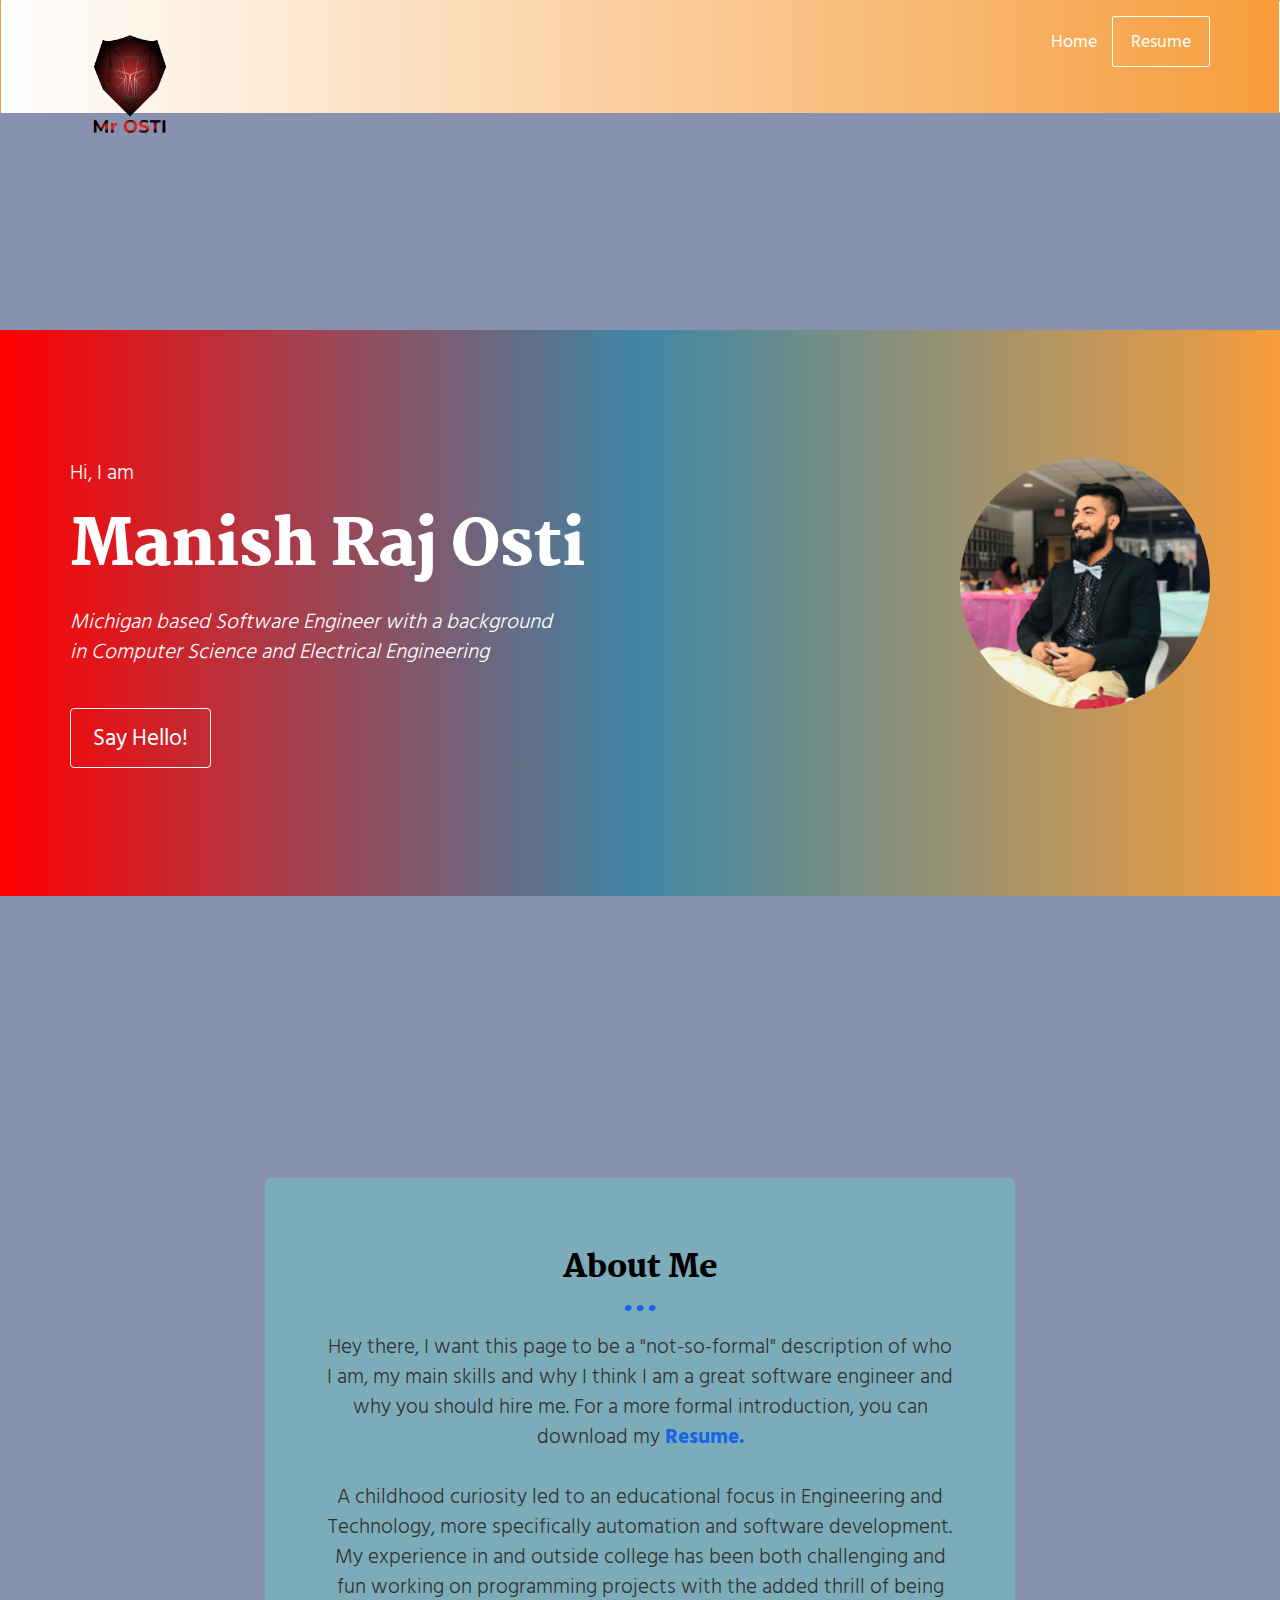
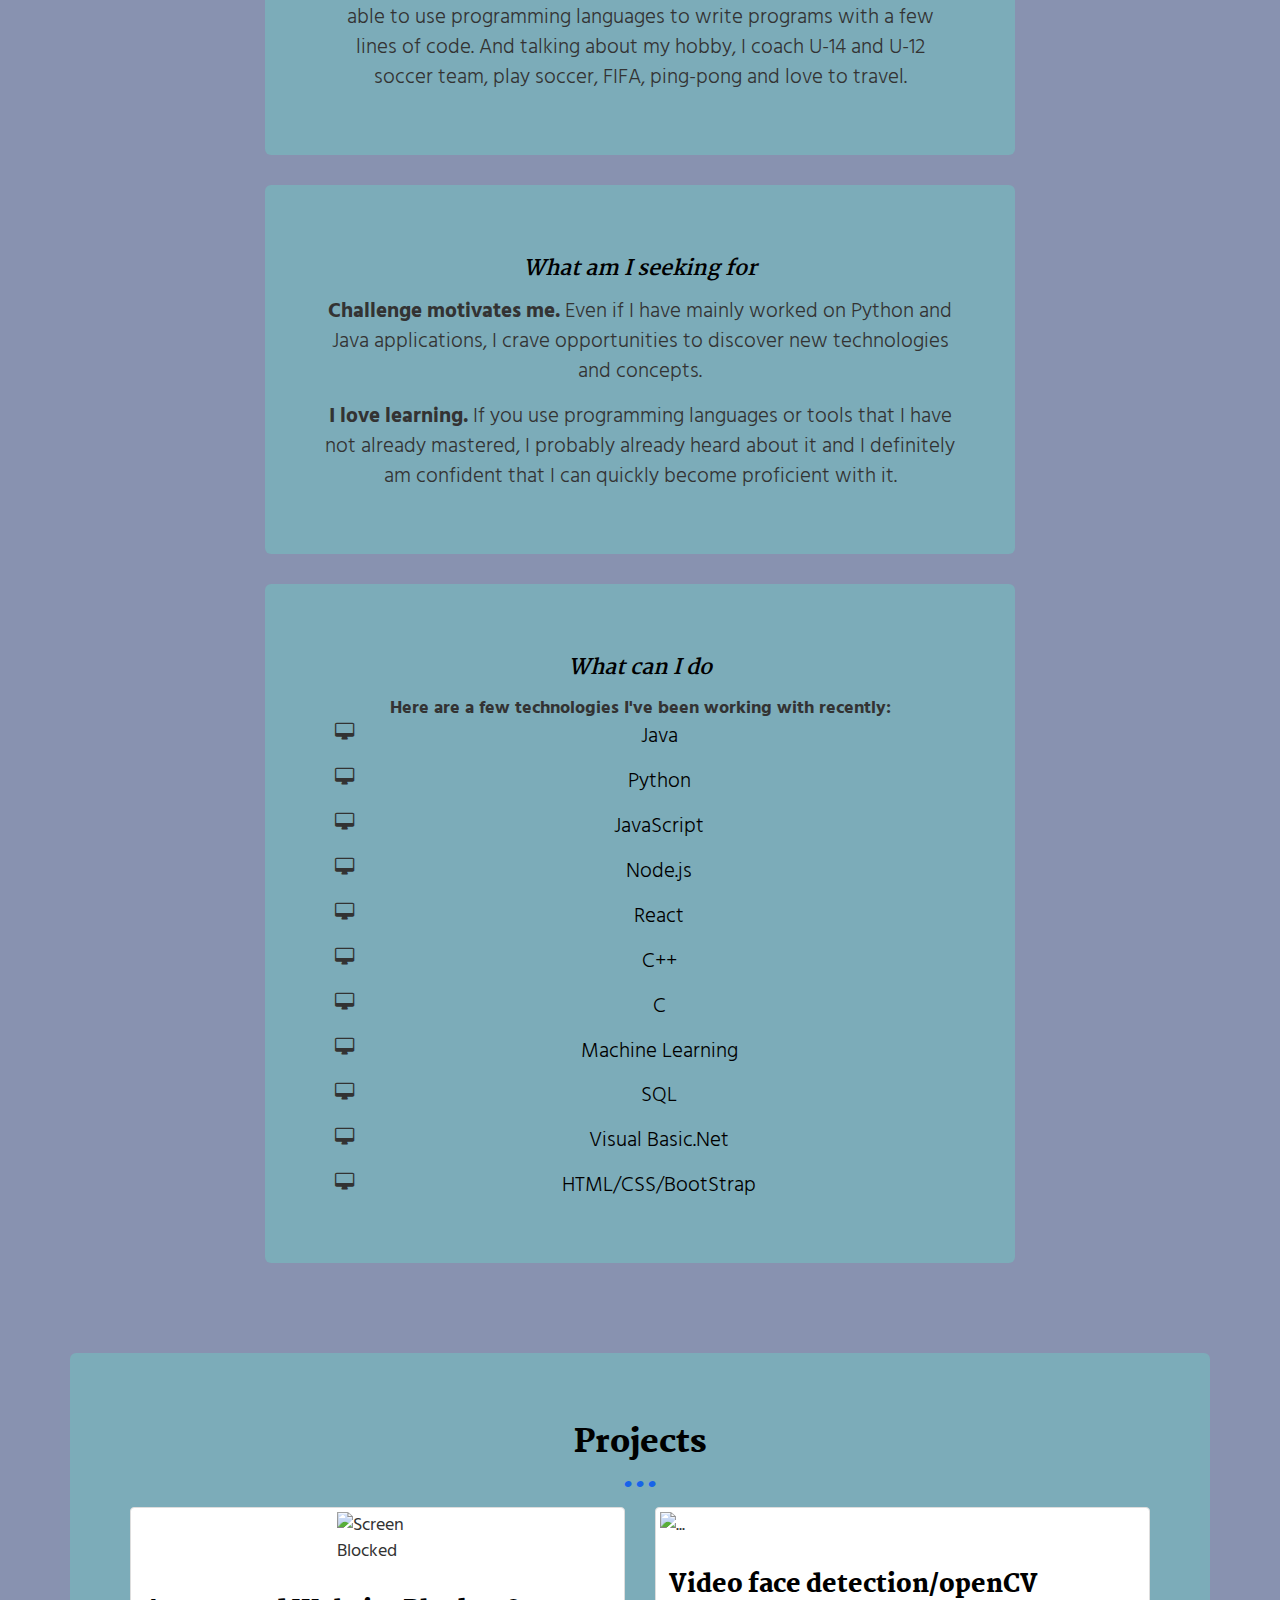
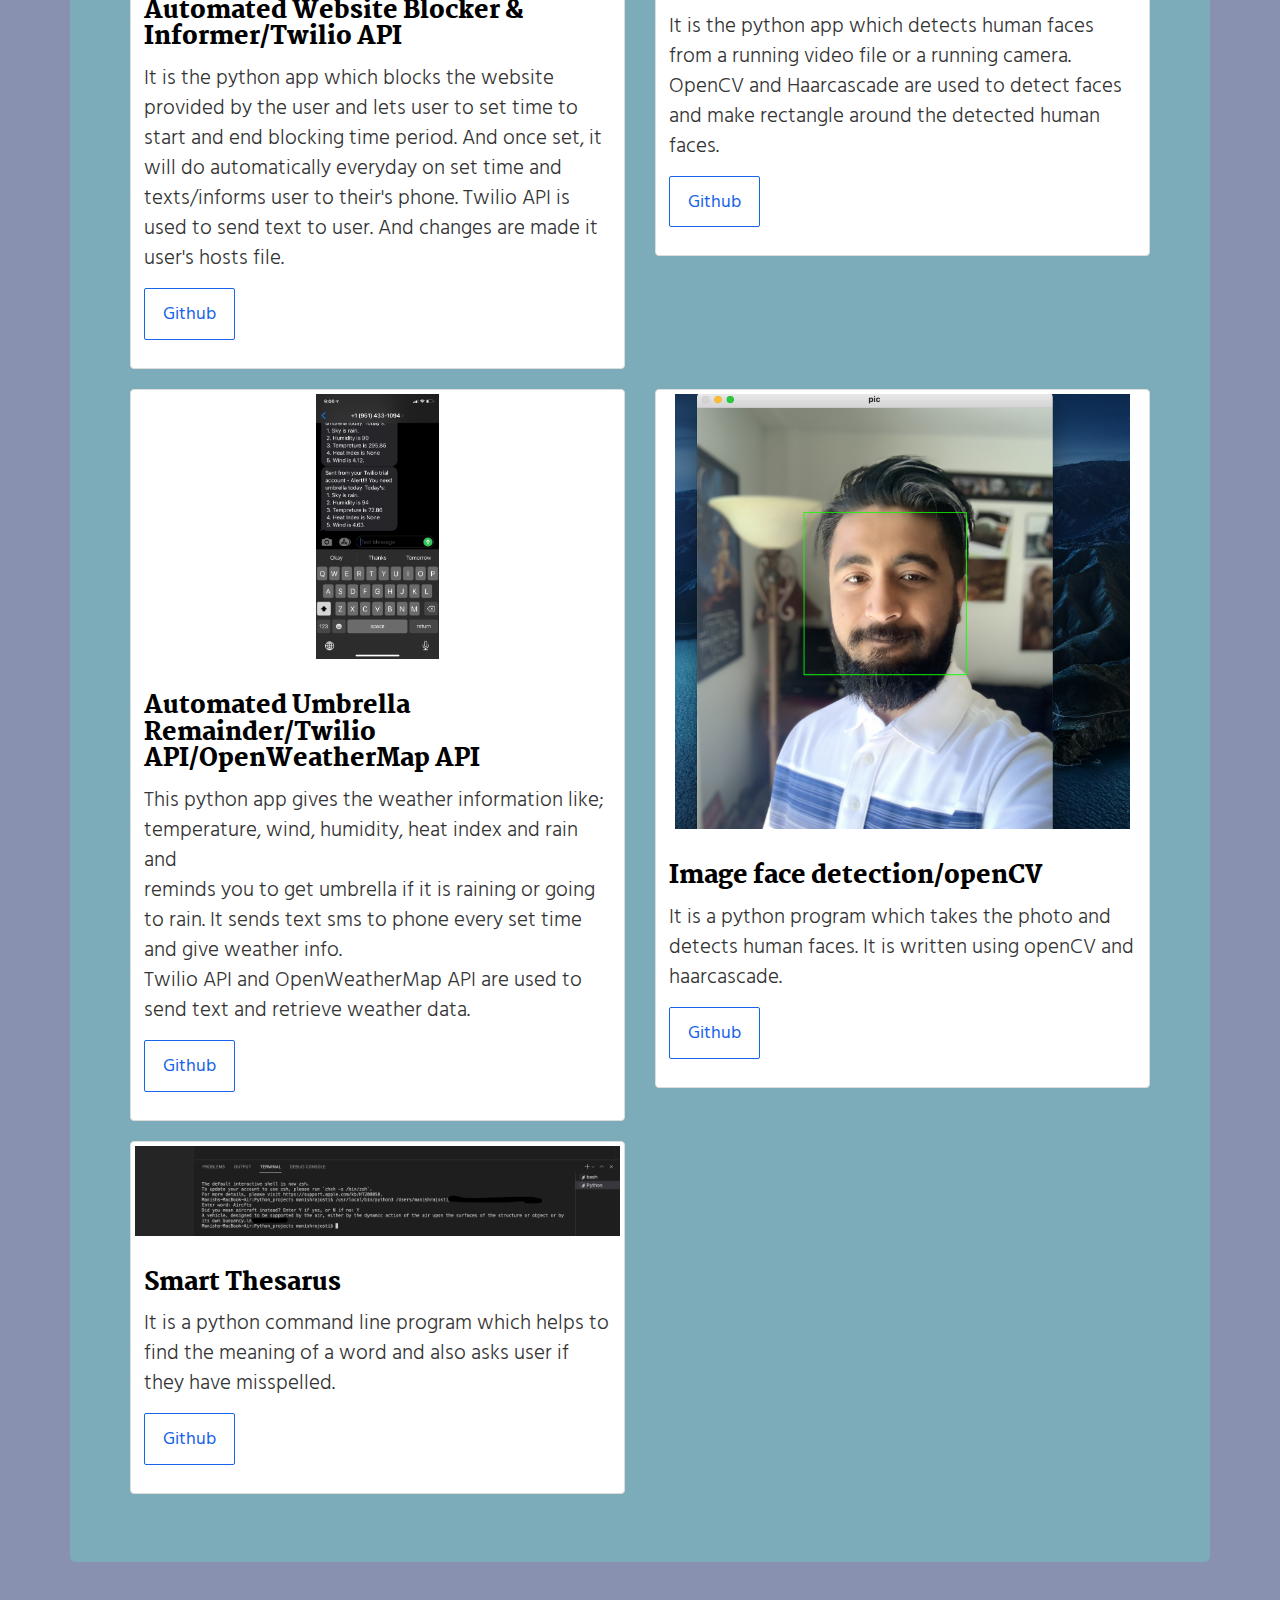
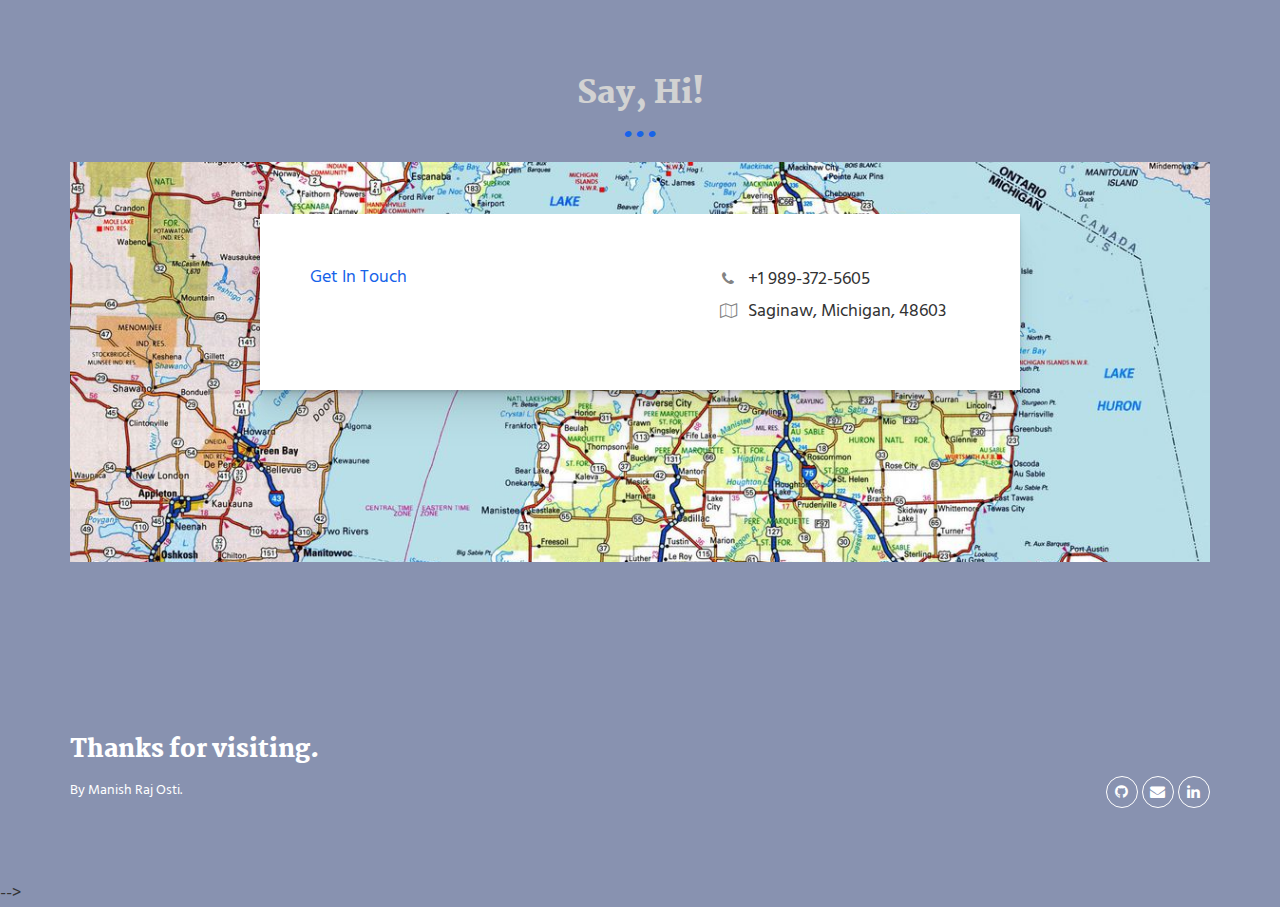
==== index.html @ 7c25b18f "Update index.html" ====
<!DOCTYPE html>
<html lang="en">

<head>
  <meta charset="UTF-8">
  <meta content="IE=edge" http-equiv="X-UA-Compatible">
  <meta content="width=device-width,initial-scale=1" name="viewport">
  <meta content="description" name="description">
  <meta name="google" content="notranslate" />
  <meta content="By Manish Raj Osti" name="author">

 
  <meta name="msapplication-tap-highlight" content="no">
  
  
  <link rel="apple-touch-icon" sizes="180x180" href="./assets/icon_01.png">
  <link href="./assets/favicon.ico" rel="icon">
  <link rel="stylesheet" href="https://maxcdn.bootstrapcdn.com/bootstrap/3.3.7/css/bootstrap.min.css" integrity="sha384-BVYiiSIFeK1dGmJRAkycuHAHRg32OmUcww7on3RYdg4Va+PmSTsz/K68vbdEjh4u" crossorigin="anonymous">

  <link href="" rel="stylesheet">
    <link
    rel="stylesheet"
    href="https://cdnjs.cloudflare.com/ajax/libs/animate.css/4.1.1/animate.min.css"/>


  <title>Mr. Manish Raj Osti, Software Engineer</title>

<link href="./main.550dcf66.css" rel="stylesheet">
  <style>
img {
  display: block;
  margin-left: auto;
  margin-right: auto;
}
</style>
  </head>

<body> 
<header>
  <nav class="navbar navbar-default active" style="background: linear-gradient(0.25turn, white, #f69d3c)" >
    <div class="container">
      <div class="navbar-header">
        <button type="button" class="navbar-toggle collapsed" data-toggle="collapse" data-target="#navbar-collapse" aria-expanded="false">
          <span class="sr-only">Toggle navigation</span>
          <span class="icon-bar"></span>
          <span class="icon-bar"></span>
          <span class="icon-bar"></span>
        </button>
        <a class="navbar-brand" href="./index.html" title="">
          <img src="./assets/icon_01.png" class="navbar-logo-img" alt="" width="120" height="120">
        </a>
      </div>

      <div class="collapse navbar-collapse" id="navbar-collapse">
        <ul class="nav navbar-nav navbar-right">
          <li><a href="./index.html" title="">Home</a></li>
          <li>
            <p>
              <a href="./mrosti new resume Jan 2022.pdf" class="btn btn-default navbar-btn" title="">Resume</a>
            </p>
          </li>

        </ul>
      </div> 
    </div>
  </nav>
</header>
 
 
  
  <div class="hero-full-container white-text-container">
   <div class = "jumbotron jumbotron-fluid" style="background: linear-gradient(0.25turn, red, #3f87a6, #f69d3c);padding-top: 10%;padding-bottom: 10%;">
    <div class="container">
      <div class="row">
        <div class="col-xs-12">
          <img src="./assets/images/me_pic.JPG" alt="my pic" style="float:right;width:250px;border-radius: 50%">
          <p>Hi, I am </p>
          <h1>Manish Raj Osti</h1>
          <p><i class="animate__animated animate__slower animate__fadeIn">Michigan based Software Engineer with a background<br>
            in Computer Science and Electrical Engineering</i></p>
          <br>
          <a href="mailto:mro@mrosti.com" class="btn btn-default btn-lg" title="">Say Hello!</a>
          </div>
        </div>
      </div>
    </div>
  </div>
  

 
  <div class="section-container">
    <div class="container">
        <div class="row">
          <div class="col-xs-12 col-md-8 col-md-offset-2">
              <div class="text-center">
                <div class="jumbotron" style="background-color:rgba(97, 232, 206,0.3)">
                <h2>About Me</h2>
                <p>Hey there, I want this page to be a "not-so-formal" description of who I am, my main skills and why I think I am a great software engineer
                  and why you should hire me. For a more formal introduction, you can download my <b><a href="./resume0.pdf">Resume.</a></b><br><br>
                  A childhood curiosity led to an educational focus in Engineering and Technology, more specifically automation and software development.
                  My experience in and outside college has been both challenging and fun working on programming projects with the added thrill of being
                  able to use programming languages to write programs with a few lines of code. And talking about my hobby, I coach U-14 and U-12 soccer team,
                  play soccer, FIFA, ping-pong and love to travel.<br>
            </div>


            <div class="jumbotron" style="background-color:rgba(97, 232, 206,0.3)">
              <h3><i><p style="color:black"><b>What am I seeking for</b></p></i></h3>
              <p>
            <b>Challenge motivates me.</b> Even if I have mainly worked on Python and
            Java applications, I crave opportunities to discover new
            technologies and concepts.
             </p>
              <p>
            <b>I love learning.</b> If you use programming languages or tools that I
            have not already mastered, I probably already heard about it and I definitely
            am confident that I can quickly become proficient with it.
              </p>

            </div>

            <div class="jumbotron" style="background-color:rgba(97, 232, 206,0.3)">
              <p>
              <h3><i><p style="color:black"><b>What can I do</b></p></i></h3>
              <b>Here are a few technologies I've been working with recently:</b>
                        <ul id="skills" class="fa-ul medium-block-grid-2 small-block-grid-1">

                        <li><i class="fa-li fa fa-desktop" aria-hidden="true"></i><b><p style="color:black;"> Java</p></b></li>
                        <li><i class="fa-li fa fa-desktop" aria-hidden="true"></i><b><p style="color:black;"> Python</p></b></li>
                        <li><i class="fa-li fa fa-desktop" aria-hidden="true"></i><b><p style="color:black;"> JavaScript</p></b></li>
                        <li><i class="fa-li fa fa-desktop" aria-hidden="true"></i><b><p style="color:black;"> Node.js</p></b></li>
                        <li><i class="fa-li fa fa-desktop" aria-hidden="true"></i><b><p style="color:black;"> React</p></b></li>
                        <li><i class="fa-li fa fa-desktop" aria-hidden="true"></i><b><p style="color:black;"> C++</p></b></li>
                        <li><i class="fa-li fa fa-desktop" aria-hidden="true"></i><b><p style="color:black;"> C</p></b></li>
                        <li><i class="fa-li fa fa-desktop" aria-hidden="true"></i><b><p style="color:black;"> Machine Learning</p></b></li>
                        <li><i class="fa-li fa fa-desktop" aria-hidden="true"></i><b><p style="color:black;"> SQL</p></b></li>
                        <li><i class="fa-li fa fa-desktop" aria-hidden="true"></i><b><p style="color:black;"> Visual Basic.Net</p></b></li>
                        <li><i class="fa-li fa fa-desktop" aria-hidden="true"></i><b><p style="color:black;"> HTML/CSS/BootStrap</p></b></li>
                      </ul>
                </p>
               </p>
            </div>

            </div>
         </div>
        </div>

    </div>
  </div>



<div class="container">
  <div class="jumbotron" style="background-color:rgba(97, 232, 206,0.3)">
    <h2 class="text-center">Projects</h2>
    <div class="row" >
      <div class="col-lg-6 col-xs-12">
        <div class="thumbnail">
          <img src="./assets/images/scrn_block.jpeg" alt="Screen Blocked" width="16.5%">
          <div class="caption">
            <h3>Automated Website Blocker & Informer/Twilio API</h3>
            <p>It is the python app which blocks the website provided by the user and lets user to set time to start and end blocking time period.
                   And once set, it will do automatically everyday on set time and texts/informs user to their's phone. Twilio API is used to send text to user. And changes are made it user's hosts file.</p>
            <p><a href="https://github.com/manishrajosti/automated-website-blocker-and-informer" class="btn btn-primary" role="button">Github</a></p>
          </div>


        </div>


      </div>

      <div class="col-lg-6 col-xs-12">
        <div class="thumbnail">
          <img src="./assets/images/detection1.gif" alt="..." width="110%">
          <div class="caption">
            <h3>Video face detection/openCV</h3>
            <p>It is the python app which detects human faces from a running video file or a running camera. OpenCV and Haarcascade are used to detect faces and make rectangle around the detected human faces.</p>
            <p><a href="https://github.com/manishrajosti/video-face-recognition" class="btn btn-primary" role="button">Github</a></p>
          </div>
        </div>

      </div>

    </div>

    <div class="row">
      <div class="col-lg-6 col-xs-12">
        <div class="thumbnail">
          <img src="./assets/images/weather_screen.jpeg" alt="..." width="25.3%">
          <div class="caption">
            <h3>Automated Umbrella Remainder/Twilio API/OpenWeatherMap API</h3>
            <p>This python app gives the weather information like; temperature, wind, humidity, heat index and rain and <br>
                              reminds you to get umbrella if it is raining or going to rain. It sends text sms to phone every set time and give weather info.<br>
                        Twilio API and OpenWeatherMap API are used to send text and retrieve weather data.</p>
            <p><a href="https://github.com/manishrajosti/automated-weather-service" class="btn btn-primary" role="button">Github</a></p>
          </div>
        </div>

      </div>

      <div class="col-lg-6 col-xs-12">
        <div class="thumbnail">
          <img src="./assets/images/detect2.png" alt="..." width="94%">
          <div class="caption">
            <h3>Image face detection/openCV</h3>
            <p>It is a python program which takes the photo and detects human faces. It is written using openCV and haarcascade.</p>
            <p><a href="https://github.com/manishrajosti/image-face-detection" class="btn btn-primary" role="button">Github</a></p>
          </div>
        </div>

      </div>


    </div>

    <div class="row">

      <div class="col-lg-6 col-xs-12">
        <div class="thumbnail">
          <img src="./assets/images/img-06.png" alt="...">
          <div class="caption">
            <h3>Smart Thesarus</h3>
            <p>It is a python command line program which helps to find the meaning of a word and also asks user if they have misspelled.</p>
            <p><a href="https://github.com/manishrajosti/smart-thesarus" class="btn btn-primary" role="button">Github</a></p>
          </div>
        </div>

      </div>

    </div>


  </div>
</div>


 
 
  <div class="section-container contact-container">
    <div class="container">
      <div class="row">
        <div class="col-xs-12 col-md-12">
          <div class="section-container-spacer">
            <h2 id ="SecondH" class="text-center">Say, Hi!</h2>
            <p class="text-center">I will be really excited to get in touch with anyone whose love tech.</p>
          </div>
          <div class="card-container">
            <div class="card card-shadow col-xs-10 col-xs-offset-1 col-md-8 col-md-offset-2 reveal">
              <form action="" class="reveal-content">
                <div class="row">
                  <div class="col-md-7">
                  <a href="mailto:mro@mrosti.com">Get In Touch</a>
                  </div>
                  <div class="col-md-5">
                    <ul class="list-unstyled address-container">
                      <li>
                        <span class="fa-icon">
                          <i class="fa fa-phone" aria-hidden="true"></i>
                        </span>
                        +1 989-372-5605
                      </li>
                      <li>
                        <span class="fa-icon">
                          <i class="fa fa fa-map-o" aria-hidden="true"></i>
                        </span>
                        Saginaw, Michigan, 48603
                      </li>
                    </ul>
                  </div>
                </div>
              </form>
            </div>
            <div class="card-image col-xs-12" style="background-image: url('/assets/images/img-01.jpeg')">
            </div>
          </div>
        </div>  
      </div>
    </div>
  </div>

<script>
  document.addEventListener("DOMContentLoaded", function (event) {
    navbarFixedTopAnimation();
  });
</script>

<footer class="footer-container white-text-container">
  <div class="container">
    <div class="row">

     
      <div class="col-xs-12">
        <h3>Thanks for visiting.</h3>

        <div class="row">
          <div class="col-xs-12 col-sm-7">
            <p><small>By Manish Raj Osti.</small>
            </p>
          </div>
          <div class="col-xs-12 col-sm-5">
            <p class="text-right">
              <a href="https://github.com/manishrajosti" class="social-round-icon white-round-icon fa-icon" title="">
                <i class="fa fa-github" aria-hidden="true"></i>
              </a>
              <a href="mailto:mro@mrosti.com" class="social-round-icon white-round-icon fa-icon" title="">
                <i class="fa fa-envelope" aria-hidden="true"></i>
              </a>
              <a href="https://www.linkedin.com/in/manish-raj-osti-401602211/" class="social-round-icon white-round-icon fa-icon" title="">
                <i class="fa fa-linkedin" aria-hidden="true"></i>
              </a>
            </p>
          </div>
        </div>
        
        
      </div>
    </div>
  </div>
</footer>

<script>
  document.addEventListener("DOMContentLoaded", function (event) {
    navActivePage();
    scrollRevelation('.reveal');
  });
</script>

--> <script type="text/javascript" src="./main.0cf8b554.js"></script></body>

</html>
---- main.550dcf66.css ----
@import url(https://fonts.googleapis.com/css?family=Hind+Siliguri:300,600|Martel:400,900);@import url(https://maxcdn.bootstrapcdn.com/font-awesome/4.7.0/css/font-awesome.min.css);
html{font-family:sans-serif;-ms-text-size-adjust:100%;-webkit-text-size-adjust:100%}body{margin:0}article,aside,details,figcaption,figure,footer,header,hgroup,main,menu,nav,section,summary{display:block}audio,canvas,progress,video{display:inline-block;vertical-align:baseline}audio:not([controls]){display:none;height:0}[hidden],template{display:none}a{background-color:transparent}a:active,a:hover{outline:0}abbr[title]{border-bottom:1px dotted}b,strong{font-weight:700}dfn{font-style:italic}h1{font-size:2em;margin:.67em 0}mark{background:#ff0;color:#000}small{font-size:80%}sub,sup{font-size:75%;line-height:0;position:relative;vertical-align:baseline}sup{top:-.5em}sub{bottom:-.25em}img{border:0}svg:not(:root){overflow:hidden}figure{margin:1em 40px}hr{box-sizing:content-box;height:0}pre{overflow:auto}code,kbd,pre,samp{font-family:monospace,monospace;font-size:1em}button,input,optgroup,select,textarea{color:inherit;font:inherit;margin:0}button{overflow:visible}button,select{text-transform:none}button,html input[type=button],input[type=reset],input[type=submit]{-webkit-appearance:button;cursor:pointer}button[disabled],html input[disabled]{cursor:default}button::-moz-focus-inner,input::-moz-focus-inner{border:0;padding:0}input{line-height:normal}input[type=checkbox],input[type=radio]{box-sizing:border-box;padding:0}input[type=number]::-webkit-inner-spin-button,input[type=number]::-webkit-outer-spin-button{height:auto}input[type=search]{-webkit-appearance:textfield;box-sizing:content-box}input[type=search]::-webkit-search-cancel-button,input[type=search]::-webkit-search-decoration{-webkit-appearance:none}fieldset{border:1px solid silver;margin:0 2px;padding:.35em .625em .75em}textarea{overflow:auto}optgroup{font-weight:700}table{border-collapse:collapse;border-spacing:0}td,th{padding:0}

@media print{*,:after,:before{background:transparent!important;color:#000!important;box-shadow:none!important;text-shadow:none!important}a,a:visited{text-decoration:underline}a[href]:after{content:" (" attr(href) ")"}abbr[title]:after{content:" (" attr(title) ")"}a[href^="#"]:after,a[href^="javascript:"]:after{content:""}blockquote,pre{border:1px solid #999;page-break-inside:avoid}thead{display:table-header-group}img,tr{page-break-inside:avoid}img{max-width:100%!important}h2,h3,p{orphans:3;widows:3}h2,h3{page-break-after:avoid}.navbar{display:none}.btn>.caret,.dropup>.btn>.caret{border-top-color:#000!important}.label{border:1px solid #000}.table{border-collapse:collapse!important}.table td,.table th{background-color:#fff!important}.table-bordered td,.table-bordered th{border:1px solid #ddd!important}}*,:after,:before{-webkit-box-sizing:border-box;-moz-box-sizing:border-box;box-sizing:border-box}html{font-size:10px;-webkit-tap-highlight-color:transparent}body{font-family:Hind Siliguri,Helvetica,Arial,sans-serif;font-size:18px;line-height:1.42857;color #0a1a2e;background-color:#8892b0}button,input,select,textarea{font-family:inherit;font-size:inherit;line-height:inherit}a{color:#1763e9;text-decoration:none}a:focus,a:hover{color:#1045a4;text-decoration:underline}a:focus{outline:5px auto -webkit-focus-ring-color;outline-offset:-2px}figure{margin:0}img{vertical-align:middle}.img-responsive{display:block;max-width:100%;height:auto}.img-rounded{border-radius:4px}.img-thumbnail{padding:4px;line-height:1.42857;background-color:#fff;border:1px solid #ddd;border-radius:2px;-webkit-transition:all .2s ease-in-out;-o-transition:all .2s ease-in-out;transition:all .2s ease-in-out;display:inline-block;max-width:100%;height:auto}.img-circle{border-radius:50%}hr{margin-top:25px;margin-bottom:25px;border:0;border-top:1px solid #eee}.sr-only{position:absolute;width:1px;height:1px;margin:-1px;padding:0;overflow:hidden;clip:rect(0,0,0,0);border:0}.sr-only-focusable:active,.sr-only-focusable:focus{position:static;width:auto;height:auto;margin:0;overflow:visible;clip:auto}[role=button]{cursor:pointer}.h1,.h2,.h3,.h4,.h5,.h6,h1,h2,h3,h4,h5,h6{font-family:Martel,Times New Roman,Times,serif;font-weight:900;line-height:1.1;color:Black}.h1 .small,.h1 small,.h2 .small,.h2 small,.h3 .small,.h3 small,.h4 .small,.h4 small,.h5 .small,.h5 small,.h6 .small,.h6 small,h1 .small,h1 small,h2 .small,h2 small,h3 .small,h3 small,h4 .small,h4 small,h5 .small,h5 small,h6 .small,h6 small{font-weight:400;line-height:1;color:#777}.h1,.h2,.h3,h1,h2,h3{margin-top:25px;margin-bottom:12.5px}.h1 .small,.h1 small,.h2 .small,.h2 small,.h3 .small,.h3 small,h1 .small,h1 small,h2 .small,h2 small,h3 .small,h3 small{font-size:65%}.h4,.h5,.h6,h4,h5,h6{margin-top:12.5px;margin-bottom:12.5px}.h4 .small,.h4 small,.h5 .small,.h5 small,.h6 .small,.h6 small,h4 .small,h4 small,h5 .small,h5 small,h6 .small,h6 small{font-size:75%}.h1,h1{font-size:59px}.h2,h2{font-size:31px}.h3,h3{font-size:24px}.h4,.h5,h4,h5{font-size:18px}.h6,h6{font-size:16px}p{margin:0 0 12.5px}.lead{margin-bottom:25px;font-size:20px;font-weight:300;line-height:1.4}@media (min-width:768px){.lead{font-size:27px}}.small,small{font-size:77%}.mark,mark{background-color:#fcf8e3;padding:.2em}.text-left{text-align:left}.text-right{text-align:right}.text-center{text-align:center}.text-justify{text-align:justify}.text-nowrap{white-space:nowrap}.text-lowercase{text-transform:lowercase}.initialism,.text-uppercase{text-transform:uppercase}.text-capitalize{text-transform:capitalize}.text-muted{color:#777}.text-primary{color:#1763e9}a.text-primary:focus,a.text-primary:hover{color:#124fbb}.text-success{color:#fff}a.text-success:focus,a.text-success:hover{color:#e6e6e6}.text-info{color:#31708f}a.text-info:focus,a.text-info:hover{color:#245269}.text-warning{color:#8a6d3b}a.text-warning:focus,a.text-warning:hover{color:#66512c}.text-danger{color:#fff}a.text-danger:focus,a.text-danger:hover{color:#e6e6e6}.bg-primary{color:#fff;background-color:#1763e9}a.bg-primary:focus,a.bg-primary:hover{background-color:#124fbb}.bg-success{background-color:#08005f}a.bg-success:focus,a.bg-success:hover{background-color:#04002c}.bg-info{background-color:#d9edf7}a.bg-info:focus,a.bg-info:hover{background-color:#afd9ee}.bg-warning{background-color:#fcf8e3}a.bg-warning:focus,a.bg-warning:hover{background-color:#f7ecb5}.bg-danger{background-color:#ca044b}a.bg-danger:focus,a.bg-danger:hover{background-color:#980338}.page-header{padding-bottom:11.5px;margin:50px 0 25px;border-bottom:1px solid #eee}ol,ul{margin-top:0;margin-bottom:12.5px}ol ol,ol ul,ul ol,ul ul{margin-bottom:0}.list-inline,.list-unstyled{padding-left:0;list-style:none}.list-inline{margin-left:-5px}.list-inline>li{display:inline-block;padding-left:5px;padding-right:5px}dl{margin-top:0;margin-bottom:25px}dd,dt{line-height:1.42857}dt{font-weight:700}dd{margin-left:0}.dl-horizontal dd:after,.dl-horizontal dd:before{content:" ";display:table}.dl-horizontal dd:after{clear:both}@media (min-width:768px){.dl-horizontal dt{float:left;width:160px;clear:left;text-align:right;overflow:hidden;text-overflow:ellipsis;white-space:nowrap}.dl-horizontal dd{margin-left:180px}}abbr[data-original-title],abbr[title]{cursor:help;border-bottom:1px dotted #777}.initialism{font-size:90%}blockquote{padding:12.5px 25px;margin:0 0 25px;font-size:22.5px;border-left:5px solid #eee}blockquote ol:last-child,blockquote p:last-child,blockquote ul:last-child{margin-bottom:0}blockquote .small,blockquote footer,blockquote small{display:block;font-size:80%;line-height:1.42857;color:#777}blockquote .small:before,blockquote footer:before,blockquote small:before{content:"\2014   \A0"}.blockquote-reverse,blockquote.pull-right{padding-right:15px;padding-left:0;border-right:5px solid #eee;border-left:0;text-align:right}.blockquote-reverse .small:before,.blockquote-reverse footer:before,.blockquote-reverse small:before,blockquote.pull-right .small:before,blockquote.pull-right footer:before,blockquote.pull-right small:before{content:""}.blockquote-reverse .small:after,.blockquote-reverse footer:after,.blockquote-reverse small:after,blockquote.pull-right .small:after,blockquote.pull-right footer:after,blockquote.pull-right small:after{content:"\A0   \2014"}address{margin-bottom:25px;font-style:normal;line-height:1.42857}code,kbd,pre,samp{font-family:Menlo,Monaco,Consolas,Courier New,monospace}code{color:#c7254e;background-color:#f9f2f4}code,kbd{padding:2px 4px;font-size:90%;border-radius:2px}kbd{color:#fff;background-color:#333;box-shadow:inset 0 -1px 0 rgba(0,0,0,.25)}kbd kbd{padding:0;font-size:100%;font-weight:700;box-shadow:none}pre{display:block;padding:12px;margin:0 0 12.5px;font-size:17px;line-height:1.42857;word-break:break-all;word-wrap:break-word;color:#333;background-color:#f5f5f5;border:1px solid #ccc;border-radius:2px}pre code{padding:0;font-size:inherit;color:inherit;white-space:pre-wrap;background-color:transparent;border-radius:0}.pre-scrollable{max-height:340px;overflow-y:scroll}.container{margin-right:auto;margin-left:auto;padding-left:15px;padding-right:15px}.container:after,.container:before{content:" ";display:table}.container:after{clear:both}@media (min-width:768px){.container{width:750px}}@media (min-width:992px){.container{width:970px}}@media (min-width:1200px){.container{width:1170px}}.container-fluid{margin-right:auto;margin-left:auto;padding-left:15px;padding-right:15px}.container-fluid:after,.container-fluid:before{content:" ";display:table}.container-fluid:after{clear:both}.row{margin-left:-15px;margin-right:-15px}.row:after,.row:before{content:" ";display:table}.row:after{clear:both}.col-lg-1,.col-lg-2,.col-lg-3,.col-lg-4,.col-lg-5,.col-lg-6,.col-lg-7,.col-lg-8,.col-lg-9,.col-lg-10,.col-lg-11,.col-lg-12,.col-md-1,.col-md-2,.col-md-3,.col-md-4,.col-md-5,.col-md-6,.col-md-7,.col-md-8,.col-md-9,.col-md-10,.col-md-11,.col-md-12,.col-sm-1,.col-sm-2,.col-sm-3,.col-sm-4,.col-sm-5,.col-sm-6,.col-sm-7,.col-sm-8,.col-sm-9,.col-sm-10,.col-sm-11,.col-sm-12,.col-xs-1,.col-xs-2,.col-xs-3,.col-xs-4,.col-xs-5,.col-xs-6,.col-xs-7,.col-xs-8,.col-xs-9,.col-xs-10,.col-xs-11,.col-xs-12{position:relative;min-height:1px;padding-left:15px;padding-right:15px}.col-xs-1,.col-xs-2,.col-xs-3,.col-xs-4,.col-xs-5,.col-xs-6,.col-xs-7,.col-xs-8,.col-xs-9,.col-xs-10,.col-xs-11,.col-xs-12{float:left}.col-xs-1{width:8.33333%}.col-xs-2{width:16.66667%}.col-xs-3{width:25%}.col-xs-4{width:33.33333%}.col-xs-5{width:41.66667%}.col-xs-6{width:50%}.col-xs-7{width:58.33333%}.col-xs-8{width:66.66667%}.col-xs-9{width:75%}.col-xs-10{width:83.33333%}.col-xs-11{width:91.66667%}.col-xs-12{width:100%}.col-xs-pull-0{right:auto}.col-xs-pull-1{right:8.33333%}.col-xs-pull-2{right:16.66667%}.col-xs-pull-3{right:25%}.col-xs-pull-4{right:33.33333%}.col-xs-pull-5{right:41.66667%}.col-xs-pull-6{right:50%}.col-xs-pull-7{right:58.33333%}.col-xs-pull-8{right:66.66667%}.col-xs-pull-9{right:75%}.col-xs-pull-10{right:83.33333%}.col-xs-pull-11{right:91.66667%}.col-xs-pull-12{right:100%}.col-xs-push-0{left:auto}.col-xs-push-1{left:8.33333%}.col-xs-push-2{left:16.66667%}.col-xs-push-3{left:25%}.col-xs-push-4{left:33.33333%}.col-xs-push-5{left:41.66667%}.col-xs-push-6{left:50%}.col-xs-push-7{left:58.33333%}.col-xs-push-8{left:66.66667%}.col-xs-push-9{left:75%}.col-xs-push-10{left:83.33333%}.col-xs-push-11{left:91.66667%}.col-xs-push-12{left:100%}.col-xs-offset-0{margin-left:0}.col-xs-offset-1{margin-left:8.33333%}.col-xs-offset-2{margin-left:16.66667%}.col-xs-offset-3{margin-left:25%}.col-xs-offset-4{margin-left:33.33333%}.col-xs-offset-5{margin-left:41.66667%}.col-xs-offset-6{margin-left:50%}.col-xs-offset-7{margin-left:58.33333%}.col-xs-offset-8{margin-left:66.66667%}.col-xs-offset-9{margin-left:75%}.col-xs-offset-10{margin-left:83.33333%}.col-xs-offset-11{margin-left:91.66667%}.col-xs-offset-12{margin-left:100%}@media (min-width:768px){.col-sm-1,.col-sm-2,.col-sm-3,.col-sm-4,.col-sm-5,.col-sm-6,.col-sm-7,#SecondH{color:#D2D2D2},.col-sm-8,.col-sm-9,.col-sm-10,.col-sm-11,.col-sm-12{float:left}.col-sm-1{width:8.33333%}.col-sm-2{width:16.66667%}.col-sm-3{width:25%}.col-sm-4{width:33.33333%}.col-sm-5{width:41.66667%}.col-sm-6{width:50%}.col-sm-7{width:58.33333%}.col-sm-8{width:66.66667%}.col-sm-9{width:75%}.col-sm-10{width:83.33333%}.col-sm-11{width:91.66667%}.col-sm-12{width:100%}.col-sm-pull-0{right:auto}.col-sm-pull-1{right:8.33333%}.col-sm-pull-2{right:16.66667%}.col-sm-pull-3{right:25%}.col-sm-pull-4{right:33.33333%}.col-sm-pull-5{right:41.66667%}.col-sm-pull-6{right:50%}.col-sm-pull-7{right:58.33333%}.col-sm-pull-8{right:66.66667%}.col-sm-pull-9{right:75%}.col-sm-pull-10{right:83.33333%}.col-sm-pull-11{right:91.66667%}.col-sm-pull-12{right:100%}.col-sm-push-0{left:auto}.col-sm-push-1{left:8.33333%}.col-sm-push-2{left:16.66667%}.col-sm-push-3{left:25%}.col-sm-push-4{left:33.33333%}.col-sm-push-5{left:41.66667%}.col-sm-push-6{left:50%}.col-sm-push-7{left:58.33333%}.col-sm-push-8{left:66.66667%}.col-sm-push-9{left:75%}.col-sm-push-10{left:83.33333%}.col-sm-push-11{left:91.66667%}.col-sm-push-12{left:100%}.col-sm-offset-0{margin-left:0}.col-sm-offset-1{margin-left:8.33333%}.col-sm-offset-2{margin-left:16.66667%}.col-sm-offset-3{margin-left:25%}.col-sm-offset-4{margin-left:33.33333%}.col-sm-offset-5{margin-left:41.66667%}.col-sm-offset-6{margin-left:50%}.col-sm-offset-7{margin-left:58.33333%}.col-sm-offset-8{margin-left:66.66667%}.col-sm-offset-9{margin-left:75%}.col-sm-offset-10{margin-left:83.33333%}.col-sm-offset-11{margin-left:91.66667%}.col-sm-offset-12{margin-left:100%}}@media (min-width:992px){.col-md-1,.col-md-2,.col-md-3,.col-md-4,.col-md-5,.col-md-6,.col-md-7,.col-md-8,.col-md-9,.col-md-10,.col-md-11,.col-md-12{float:left}.col-md-1{width:8.33333%}.col-md-2{width:16.66667%}.col-md-3{width:25%}.col-md-4{width:33.33333%}.col-md-5{width:41.66667%}.col-md-6{width:50%}.col-md-7{width:58.33333%}.col-md-8{width:66.66667%}.col-md-9{width:75%}.col-md-10{width:83.33333%}.col-md-11{width:91.66667%}.col-md-12{width:100%}.col-md-pull-0{right:auto}.col-md-pull-1{right:8.33333%}.col-md-pull-2{right:16.66667%}.col-md-pull-3{right:25%}.col-md-pull-4{right:33.33333%}.col-md-pull-5{right:41.66667%}.col-md-pull-6{right:50%}.col-md-pull-7{right:58.33333%}.col-md-pull-8{right:66.66667%}.col-md-pull-9{right:75%}.col-md-pull-10{right:83.33333%}.col-md-pull-11{right:91.66667%}.col-md-pull-12{right:100%}.col-md-push-0{left:auto}.col-md-push-1{left:8.33333%}.col-md-push-2{left:16.66667%}.col-md-push-3{left:25%}.col-md-push-4{left:33.33333%}.col-md-push-5{left:41.66667%}.col-md-push-6{left:50%}.col-md-push-7{left:58.33333%}.col-md-push-8{left:66.66667%}.col-md-push-9{left:75%}.col-md-push-10{left:83.33333%}.col-md-push-11{left:91.66667%}.col-md-push-12{left:100%}.col-md-offset-0{margin-left:0}.col-md-offset-1{margin-left:8.33333%}.col-md-offset-2{margin-left:16.66667%}.col-md-offset-3{margin-left:25%}.col-md-offset-4{margin-left:33.33333%}.col-md-offset-5{margin-left:41.66667%}.col-md-offset-6{margin-left:50%}.col-md-offset-7{margin-left:58.33333%}.col-md-offset-8{margin-left:66.66667%}.col-md-offset-9{margin-left:75%}.col-md-offset-10{margin-left:83.33333%}.col-md-offset-11{margin-left:91.66667%}.col-md-offset-12{margin-left:100%}}@media (min-width:1200px){.col-lg-1,.col-lg-2,.col-lg-3,.col-lg-4,.col-lg-5,.col-lg-6,.col-lg-7,.col-lg-8,.col-lg-9,.col-lg-10,.col-lg-11,.col-lg-12{float:left}.col-lg-1{width:8.33333%}.col-lg-2{width:16.66667%}.col-lg-3{width:25%}.col-lg-4{width:33.33333%}.col-lg-5{width:41.66667%}.col-lg-6{width:50%}.col-lg-7{width:58.33333%}.col-lg-8{width:66.66667%}.col-lg-9{width:75%}.col-lg-10{width:83.33333%}.col-lg-11{width:91.66667%}.col-lg-12{width:100%}.col-lg-pull-0{right:auto}.col-lg-pull-1{right:8.33333%}.col-lg-pull-2{right:16.66667%}.col-lg-pull-3{right:25%}.col-lg-pull-4{right:33.33333%}.col-lg-pull-5{right:41.66667%}.col-lg-pull-6{right:50%}.col-lg-pull-7{right:58.33333%}.col-lg-pull-8{right:66.66667%}.col-lg-pull-9{right:75%}.col-lg-pull-10{right:83.33333%}.col-lg-pull-11{right:91.66667%}.col-lg-pull-12{right:100%}.col-lg-push-0{left:auto}.col-lg-push-1{left:8.33333%}.col-lg-push-2{left:16.66667%}.col-lg-push-3{left:25%}.col-lg-push-4{left:33.33333%}.col-lg-push-5{left:41.66667%}.col-lg-push-6{left:50%}.col-lg-push-7{left:58.33333%}.col-lg-push-8{left:66.66667%}.col-lg-push-9{left:75%}.col-lg-push-10{left:83.33333%}.col-lg-push-11{left:91.66667%}.col-lg-push-12{left:100%}.col-lg-offset-0{margin-left:0}.col-lg-offset-1{margin-left:8.33333%}.col-lg-offset-2{margin-left:16.66667%}.col-lg-offset-3{margin-left:25%}.col-lg-offset-4{margin-left:33.33333%}.col-lg-offset-5{margin-left:41.66667%}.col-lg-offset-6{margin-left:50%}.col-lg-offset-7{margin-left:58.33333%}.col-lg-offset-8{margin-left:66.66667%}.col-lg-offset-9{margin-left:75%}.col-lg-offset-10{margin-left:83.33333%}.col-lg-offset-11{margin-left:91.66667%}.col-lg-offset-12{margin-left:100%}}table{background-color:transparent}caption{padding-top:8px;padding-bottom:8px;color:#777}caption,th{text-align:left}.table{width:100%;max-width:100%;margin-bottom:25px}.table>tbody>tr>td,.table>tbody>tr>th,.table>tfoot>tr>td,.table>tfoot>tr>th,.table>thead>tr>td,.table>thead>tr>th{padding:8px;line-height:1.42857;vertical-align:top;border-top:1px solid #ddd}.table>thead>tr>th{vertical-align:bottom;border-bottom:2px solid #ddd}.table>caption+thead>tr:first-child>td,.table>caption+thead>tr:first-child>th,.table>colgroup+thead>tr:first-child>td,.table>colgroup+thead>tr:first-child>th,.table>thead:first-child>tr:first-child>td,.table>thead:first-child>tr:first-child>th{border-top:0}.table>tbody+tbody{border-top:2px solid #ddd}.table .table{background-color:#fff}.table-condensed>tbody>tr>td,.table-condensed>tbody>tr>th,.table-condensed>tfoot>tr>td,.table-condensed>tfoot>tr>th,.table-condensed>thead>tr>td,.table-condensed>thead>tr>th{padding:5px}.table-bordered,.table-bordered>tbody>tr>td,.table-bordered>tbody>tr>th,.table-bordered>tfoot>tr>td,.table-bordered>tfoot>tr>th,.table-bordered>thead>tr>td,.table-bordered>thead>tr>th{border:1px solid #ddd}.table-bordered>thead>tr>td,.table-bordered>thead>tr>th{border-bottom-width:2px}.table-striped>tbody>tr:nth-of-type(odd){background-color:#f9f9f9}.table-hover>tbody>tr:hover{background-color:#f5f5f5}table col[class*=col-]{position:static;float:none;display:table-column}table td[class*=col-],table th[class*=col-]{position:static;float:none;display:table-cell}.table>tbody>tr.active>td,.table>tbody>tr.active>th,.table>tbody>tr>td.active,.table>tbody>tr>th.active,.table>tfoot>tr.active>td,.table>tfoot>tr.active>th,.table>tfoot>tr>td.active,.table>tfoot>tr>th.active,.table>thead>tr.active>td,.table>thead>tr.active>th,.table>thead>tr>td.active,.table>thead>tr>th.active{background-color:#f5f5f5}.table-hover>tbody>tr.active:hover>td,.table-hover>tbody>tr.active:hover>th,.table-hover>tbody>tr:hover>.active,.table-hover>tbody>tr>td.active:hover,.table-hover>tbody>tr>th.active:hover{background-color:#e8e8e8}.table>tbody>tr.success>td,.table>tbody>tr.success>th,.table>tbody>tr>td.success,.table>tbody>tr>th.success,.table>tfoot>tr.success>td,.table>tfoot>tr.success>th,.table>tfoot>tr>td.success,.table>tfoot>tr>th.success,.table>thead>tr.success>td,.table>thead>tr.success>th,.table>thead>tr>td.success,.table>thead>tr>th.success{background-color:#08005f}.table-hover>tbody>tr.success:hover>td,.table-hover>tbody>tr.success:hover>th,.table-hover>tbody>tr:hover>.success,.table-hover>tbody>tr>td.success:hover,.table-hover>tbody>tr>th.success:hover{background-color:#060046}.table>tbody>tr.info>td,.table>tbody>tr.info>th,.table>tbody>tr>td.info,.table>tbody>tr>th.info,.table>tfoot>tr.info>td,.table>tfoot>tr.info>th,.table>tfoot>tr>td.info,.table>tfoot>tr>th.info,.table>thead>tr.info>td,.table>thead>tr.info>th,.table>thead>tr>td.info,.table>thead>tr>th.info{background-color:#d9edf7}.table-hover>tbody>tr.info:hover>td,.table-hover>tbody>tr.info:hover>th,.table-hover>tbody>tr:hover>.info,.table-hover>tbody>tr>td.info:hover,.table-hover>tbody>tr>th.info:hover{background-color:#c4e3f3}.table>tbody>tr.warning>td,.table>tbody>tr.warning>th,.table>tbody>tr>td.warning,.table>tbody>tr>th.warning,.table>tfoot>tr.warning>td,.table>tfoot>tr.warning>th,.table>tfoot>tr>td.warning,.table>tfoot>tr>th.warning,.table>thead>tr.warning>td,.table>thead>tr.warning>th,.table>thead>tr>td.warning,.table>thead>tr>th.warning{background-color:#fcf8e3}.table-hover>tbody>tr.warning:hover>td,.table-hover>tbody>tr.warning:hover>th,.table-hover>tbody>tr:hover>.warning,.table-hover>tbody>tr>td.warning:hover,.table-hover>tbody>tr>th.warning:hover{background-color:#faf2cc}.table>tbody>tr.danger>td,.table>tbody>tr.danger>th,.table>tbody>tr>td.danger,.table>tbody>tr>th.danger,.table>tfoot>tr.danger>td,.table>tfoot>tr.danger>th,.table>tfoot>tr>td.danger,.table>tfoot>tr>th.danger,.table>thead>tr.danger>td,.table>thead>tr.danger>th,.table>thead>tr>td.danger,.table>thead>tr>th.danger{background-color:#ca044b}.table-hover>tbody>tr.danger:hover>td,.table-hover>tbody>tr.danger:hover>th,.table-hover>tbody>tr:hover>.danger,.table-hover>tbody>tr>td.danger:hover,.table-hover>tbody>tr>th.danger:hover{background-color:#b10442}.table-responsive{overflow-x:auto;min-height:.01%}@media screen and (max-width:767px){.table-responsive{width:100%;margin-bottom:18.75px;overflow-y:hidden;-ms-overflow-style:-ms-autohiding-scrollbar;border:1px solid #ddd}.table-responsive>.table{margin-bottom:0}.table-responsive>.table>tbody>tr>td,.table-responsive>.table>tbody>tr>th,.table-responsive>.table>tfoot>tr>td,.table-responsive>.table>tfoot>tr>th,.table-responsive>.table>thead>tr>td,.table-responsive>.table>thead>tr>th{white-space:nowrap}.table-responsive>.table-bordered{border:0}.table-responsive>.table-bordered>tbody>tr>td:first-child,.table-responsive>.table-bordered>tbody>tr>th:first-child,.table-responsive>.table-bordered>tfoot>tr>td:first-child,.table-responsive>.table-bordered>tfoot>tr>th:first-child,.table-responsive>.table-bordered>thead>tr>td:first-child,.table-responsive>.table-bordered>thead>tr>th:first-child{border-left:0}.table-responsive>.table-bordered>tbody>tr>td:last-child,.table-responsive>.table-bordered>tbody>tr>th:last-child,.table-responsive>.table-bordered>tfoot>tr>td:last-child,.table-responsive>.table-bordered>tfoot>tr>th:last-child,.table-responsive>.table-bordered>thead>tr>td:last-child,.table-responsive>.table-bordered>thead>tr>th:last-child{border-right:0}.table-responsive>.table-bordered>tbody>tr:last-child>td,.table-responsive>.table-bordered>tbody>tr:last-child>th,.table-responsive>.table-bordered>tfoot>tr:last-child>td,.table-responsive>.table-bordered>tfoot>tr:last-child>th{border-bottom:0}}fieldset{margin:0;min-width:0}fieldset,legend{padding:0;border:0}legend{display:block;width:100%;margin-bottom:25px;font-size:27px;line-height:inherit;color:#333;border-bottom:1px solid #e5e5e5}label{display:inline-block;max-width:100%;margin-bottom:5px;font-weight:700}input[type=search]{-webkit-box-sizing:border-box;-moz-box-sizing:border-box;box-sizing:border-box}input[type=checkbox],input[type=radio]{margin:4px 0 0;margin-top:1px\9;line-height:normal}input[type=file]{display:block}input[type=range]{display:block;width:100%}select[multiple],select[size]{height:auto}input[type=checkbox]:focus,input[type=file]:focus,input[type=radio]:focus{outline:5px auto -webkit-focus-ring-color;outline-offset:-2px}output{padding-top:13px}.form-control,output{display:block;font-size:18px;line-height:1.42857;color:#555}.form-control{width:100%;height:51px;padding:12px 18px;background-color:#fff;background-image:none;border:1px solid #ddd;border-radius:2px;-webkit-box-shadow:inset 0 1px 1px rgba(0,0,0,.075);box-shadow:inset 0 1px 1px rgba(0,0,0,.075);-webkit-transition:border-color .15s ease-in-out,box-shadow .15s ease-in-out;-o-transition:border-color ease-in-out .15s,box-shadow ease-in-out .15s;transition:border-color .15s ease-in-out,box-shadow .15s ease-in-out}.form-control:focus{border-color:#66afe9;-webkit-box-shadow:inset 0 1px 1px rgba(0,0,0,.075),0 0 8px rgba(102,175,233,.6);box-shadow:inset 0 1px 1px rgba(0,0,0,.075),0 0 8px rgba(102,175,233,.6)}.form-control::-moz-placeholder{color:#999;opacity:1}.form-control:-ms-input-placeholder{color:#999}.form-control::-webkit-input-placeholder{color:#999}.form-control::-ms-expand{border:0;background-color:transparent}.form-control[disabled],.form-control[readonly],fieldset[disabled] .form-control{background-color:#eee;opacity:1}.form-control[disabled],fieldset[disabled] .form-control{cursor:not-allowed}textarea.form-control{height:auto}input[type=search]{-webkit-appearance:none}@media screen and (-webkit-min-device-pixel-ratio:0){input[type=date].form-control,input[type=datetime-local].form-control,input[type=month].form-control,input[type=time].form-control{line-height:51px}.input-group-sm>.input-group-btn>input[type=date].btn,.input-group-sm>.input-group-btn>input[type=datetime-local].btn,.input-group-sm>.input-group-btn>input[type=month].btn,.input-group-sm>.input-group-btn>input[type=time].btn,.input-group-sm>input[type=date].form-control,.input-group-sm>input[type=date].input-group-addon,.input-group-sm>input[type=datetime-local].form-control,.input-group-sm>input[type=datetime-local].input-group-addon,.input-group-sm>input[type=month].form-control,.input-group-sm>input[type=month].input-group-addon,.input-group-sm>input[type=time].form-control,.input-group-sm>input[type=time].input-group-addon,.input-group-sm input[type=date],.input-group-sm input[type=datetime-local],.input-group-sm input[type=month],.input-group-sm input[type=time],input[type=date].input-sm,input[type=datetime-local].input-sm,input[type=month].input-sm,input[type=time].input-sm{line-height:37px}.input-group-lg>.input-group-btn>input[type=date].btn,.input-group-lg>.input-group-btn>input[type=datetime-local].btn,.input-group-lg>.input-group-btn>input[type=month].btn,.input-group-lg>.input-group-btn>input[type=time].btn,.input-group-lg>input[type=date].form-control,.input-group-lg>input[type=date].input-group-addon,.input-group-lg>input[type=datetime-local].form-control,.input-group-lg>input[type=datetime-local].input-group-addon,.input-group-lg>input[type=month].form-control,.input-group-lg>input[type=month].input-group-addon,.input-group-lg>input[type=time].form-control,.input-group-lg>input[type=time].input-group-addon,.input-group-lg input[type=date],.input-group-lg input[type=datetime-local],.input-group-lg input[type=month],.input-group-lg input[type=time],input[type=date].input-lg,input[type=datetime-local].input-lg,input[type=month].input-lg,input[type=time].input-lg{line-height:61px}}.form-group{margin-bottom:15px}.checkbox,.radio{position:relative;display:block;margin-top:10px;margin-bottom:10px}.checkbox label,.radio label{min-height:25px;padding-left:20px;margin-bottom:0;font-weight:400;cursor:pointer}.checkbox-inline input[type=checkbox],.checkbox input[type=checkbox],.radio-inline input[type=radio],.radio input[type=radio]{position:absolute;margin-left:-20px;margin-top:4px\9}.checkbox+.checkbox,.radio+.radio{margin-top:-5px}.checkbox-inline,.radio-inline{position:relative;display:inline-block;padding-left:20px;margin-bottom:0;vertical-align:middle;font-weight:400;cursor:pointer}.checkbox-inline+.checkbox-inline,.radio-inline+.radio-inline{margin-top:0;margin-left:10px}.checkbox-inline.disabled,.checkbox.disabled label,.radio-inline.disabled,.radio.disabled label,fieldset[disabled] .checkbox-inline,fieldset[disabled] .checkbox label,fieldset[disabled] .radio-inline,fieldset[disabled] .radio label,fieldset[disabled] input[type=checkbox],fieldset[disabled] input[type=radio],input[type=checkbox].disabled,input[type=checkbox][disabled],input[type=radio].disabled,input[type=radio][disabled]{cursor:not-allowed}.form-control-static{padding-top:13px;padding-bottom:13px;margin-bottom:0;min-height:43px}.form-control-static.input-lg,.form-control-static.input-sm,.input-group-lg>.form-control-static.form-control,.input-group-lg>.form-control-static.input-group-addon,.input-group-lg>.input-group-btn>.form-control-static.btn,.input-group-sm>.form-control-static.form-control,.input-group-sm>.form-control-static.input-group-addon,.input-group-sm>.input-group-btn>.form-control-static.btn{padding-left:0;padding-right:0}.input-group-sm>.form-control,.input-group-sm>.input-group-addon,.input-group-sm>.input-group-btn>.btn,.input-sm{height:37px;padding:7px 10px;font-size:14px;line-height:1.5;border-radius:2px}.input-group-sm>.input-group-btn>select.btn,.input-group-sm>select.form-control,.input-group-sm>select.input-group-addon,select.input-sm{height:37px;line-height:37px}.input-group-sm>.input-group-btn>select[multiple].btn,.input-group-sm>.input-group-btn>textarea.btn,.input-group-sm>select[multiple].form-control,.input-group-sm>select[multiple].input-group-addon,.input-group-sm>textarea.form-control,.input-group-sm>textarea.input-group-addon,select[multiple].input-sm,textarea.input-sm{height:auto}.form-group-sm .form-control{height:37px;padding:7px 10px;font-size:14px;line-height:1.5;border-radius:2px}.form-group-sm select.form-control{height:37px;line-height:37px}.form-group-sm select[multiple].form-control,.form-group-sm textarea.form-control{height:auto}.form-group-sm .form-control-static{height:37px;min-height:39px;padding:8px 10px;font-size:14px;line-height:1.5}.input-group-lg>.form-control,.input-group-lg>.input-group-addon,.input-group-lg>.input-group-btn>.btn,.input-lg{height:61px;padding:14px 22px;font-size:23px;line-height:1.33333;border-radius:4px}.input-group-lg>.input-group-btn>select.btn,.input-group-lg>select.form-control,.input-group-lg>select.input-group-addon,select.input-lg{height:61px;line-height:61px}.input-group-lg>.input-group-btn>select[multiple].btn,.input-group-lg>.input-group-btn>textarea.btn,.input-group-lg>select[multiple].form-control,.input-group-lg>select[multiple].input-group-addon,.input-group-lg>textarea.form-control,.input-group-lg>textarea.input-group-addon,select[multiple].input-lg,textarea.input-lg{height:auto}.form-group-lg .form-control{height:61px;padding:14px 22px;font-size:23px;line-height:1.33333;border-radius:4px}.form-group-lg select.form-control{height:61px;line-height:61px}.form-group-lg select[multiple].form-control,.form-group-lg textarea.form-control{height:auto}.form-group-lg .form-control-static{height:61px;min-height:48px;padding:15px 22px;font-size:23px;line-height:1.33333}.has-feedback{position:relative}.has-feedback .form-control{padding-right:63.75px}.form-control-feedback{position:absolute;top:0;right:0;z-index:2;display:block;width:51px;height:51px;line-height:51px;text-align:center;pointer-events:none}.form-group-lg .form-control+.form-control-feedback,.input-group-lg+.form-control-feedback,.input-group-lg>.form-control+.form-control-feedback,.input-group-lg>.input-group-addon+.form-control-feedback,.input-group-lg>.input-group-btn>.btn+.form-control-feedback,.input-lg+.form-control-feedback{width:61px;height:61px;line-height:61px}.form-group-sm .form-control+.form-control-feedback,.input-group-sm+.form-control-feedback,.input-group-sm>.form-control+.form-control-feedback,.input-group-sm>.input-group-addon+.form-control-feedback,.input-group-sm>.input-group-btn>.btn+.form-control-feedback,.input-sm+.form-control-feedback{width:37px;height:37px;line-height:37px}.has-success .checkbox,.has-success .checkbox-inline,.has-success.checkbox-inline label,.has-success.checkbox label,.has-success .control-label,.has-success .help-block,.has-success .radio,.has-success .radio-inline,.has-success.radio-inline label,.has-success.radio label{color:#fff}.has-success .form-control{border-color:#fff;-webkit-box-shadow:inset 0 1px 1px rgba(0,0,0,.075);box-shadow:inset 0 1px 1px rgba(0,0,0,.075)}.has-success .form-control:focus{border-color:#e6e6e6;-webkit-box-shadow:inset 0 1px 1px rgba(0,0,0,.075),0 0 6px #fff;box-shadow:inset 0 1px 1px rgba(0,0,0,.075),0 0 6px #fff}.has-success .input-group-addon{color:#fff;border-color:#fff;background-color:#08005f}.has-success .form-control-feedback{color:#fff}.has-warning .checkbox,.has-warning .checkbox-inline,.has-warning.checkbox-inline label,.has-warning.checkbox label,.has-warning .control-label,.has-warning .help-block,.has-warning .radio,.has-warning .radio-inline,.has-warning.radio-inline label,.has-warning.radio label{color:#8a6d3b}.has-warning .form-control{border-color:#8a6d3b;-webkit-box-shadow:inset 0 1px 1px rgba(0,0,0,.075);box-shadow:inset 0 1px 1px rgba(0,0,0,.075)}.has-warning .form-control:focus{border-color:#66512c;-webkit-box-shadow:inset 0 1px 1px rgba(0,0,0,.075),0 0 6px #c0a16b;box-shadow:inset 0 1px 1px rgba(0,0,0,.075),0 0 6px #c0a16b}.has-warning .input-group-addon{color:#8a6d3b;border-color:#8a6d3b;background-color:#fcf8e3}.has-warning .form-control-feedback{color:#8a6d3b}.has-error .checkbox,.has-error .checkbox-inline,.has-error.checkbox-inline label,.has-error.checkbox label,.has-error .control-label,.has-error .help-block,.has-error .radio,.has-error .radio-inline,.has-error.radio-inline label,.has-error.radio label{color:#fff}.has-error .form-control{border-color:#fff;-webkit-box-shadow:inset 0 1px 1px rgba(0,0,0,.075);box-shadow:inset 0 1px 1px rgba(0,0,0,.075)}.has-error .form-control:focus{border-color:#e6e6e6;-webkit-box-shadow:inset 0 1px 1px rgba(0,0,0,.075),0 0 6px #fff;box-shadow:inset 0 1px 1px rgba(0,0,0,.075),0 0 6px #fff}.has-error .input-group-addon{color:#fff;border-color:#fff;background-color:#ca044b}.has-error .form-control-feedback{color:#fff}.has-feedback label~.form-control-feedback{top:30px}.has-feedback label.sr-only~.form-control-feedback{top:0}.help-block{display:block;margin-top:5px;margin-bottom:10px;color:#c3c3c3}@media (min-width:768px){.form-inline .form-group{display:inline-block;margin-bottom:0;vertical-align:middle}.form-inline .form-control{display:inline-block;width:auto;vertical-align:middle}.form-inline .form-control-static{display:inline-block}.form-inline .input-group{display:inline-table;vertical-align:middle}.form-inline .input-group .form-control,.form-inline .input-group .input-group-addon,.form-inline .input-group .input-group-btn{width:auto}.form-inline .input-group>.form-control{width:100%}.form-inline .control-label{margin-bottom:0;vertical-align:middle}.form-inline .checkbox,.form-inline .radio{display:inline-block;margin-top:0;margin-bottom:0;vertical-align:middle}.form-inline .checkbox label,.form-inline .radio label{padding-left:0}.form-inline .checkbox input[type=checkbox],.form-inline .radio input[type=radio]{position:relative;margin-left:0}.form-inline .has-feedback .form-control-feedback{top:0}}.form-horizontal .checkbox,.form-horizontal .checkbox-inline,.form-horizontal .radio,.form-horizontal .radio-inline{margin-top:0;margin-bottom:0;padding-top:13px}.form-horizontal .checkbox,.form-horizontal .radio{min-height:38px}.form-horizontal .form-group{margin-left:-15px;margin-right:-15px}.form-horizontal .form-group:after,.form-horizontal .form-group:before{content:" ";display:table}.form-horizontal .form-group:after{clear:both}@media (min-width:768px){.form-horizontal .control-label{text-align:right;margin-bottom:0;padding-top:13px}}.form-horizontal .has-feedback .form-control-feedback{right:15px}@media (min-width:768px){.form-horizontal .form-group-lg .control-label{padding-top:15px;font-size:23px}}@media (min-width:768px){.form-horizontal .form-group-sm .control-label{padding-top:8px;font-size:14px}}.btn{display:inline-block;margin-bottom:0;font-weight:400;text-align:center;vertical-align:middle;touch-action:manipulation;cursor:pointer;background-image:none;border:1px solid transparent;white-space:nowrap;padding:12px 18px;font-size:18px;line-height:1.42857;border-radius:2px;-webkit-user-select:none;-moz-user-select:none;-ms-user-select:none;user-select:none}.btn.active.focus,.btn.active:focus,.btn.focus,.btn:active.focus,.btn:active:focus,.btn:focus{outline:5px auto -webkit-focus-ring-color;outline-offset:-2px}.btn.focus,.btn:focus,.btn:hover{color:#fff;text-decoration:none}.btn.active,.btn:active{outline:0;background-image:none;-webkit-box-shadow:inset 0 3px 5px rgba(0,0,0,.125);box-shadow:inset 0 3px 5px rgba(0,0,0,.125)}.btn.disabled,.btn[disabled],fieldset[disabled] .btn{cursor:not-allowed;opacity:.65;filter:alpha(opacity=65);-webkit-box-shadow:none;box-shadow:none}a.btn.disabled,fieldset[disabled] a.btn{pointer-events:none}.btn-default{color:#fff;background-color:transparent;border-color:#fff}.btn-default.focus,.btn-default:focus{color:#fff;background-color:transparent;border-color:#bfbfbf}.btn-default.active,.btn-default:active,.btn-default:hover,.open>.btn-default.dropdown-toggle{color:#fff;background-color:transparent;border-color:#e0e0e0}.btn-default.active.focus,.btn-default.active:focus,.btn-default.active:hover,.btn-default:active.focus,.btn-default:active:focus,.btn-default:active:hover,.open>.btn-default.dropdown-toggle.focus,.open>.btn-default.dropdown-toggle:focus,.open>.btn-default.dropdown-toggle:hover{color:#fff;background-color:transparent;border-color:#bfbfbf}.btn-default.active,.btn-default:active,.open>.btn-default.dropdown-toggle{background-image:none}.btn-default.disabled.focus,.btn-default.disabled:focus,.btn-default.disabled:hover,.btn-default[disabled].focus,.btn-default[disabled]:focus,.btn-default[disabled]:hover,fieldset[disabled] .btn-default.focus,fieldset[disabled] .btn-default:focus,fieldset[disabled] .btn-default:hover{background-color:transparent;border-color:#fff}.btn-default .badge{color:transparent;background-color:#fff}.btn-primary{color:#1763e9;background-color:transparent;border-color:#1763e9}.btn-primary.focus,.btn-primary:focus{color:#1763e9;background-color:transparent;border-color:#0b3275}.btn-primary.active,.btn-primary:active,.btn-primary:hover,.open>.btn-primary.dropdown-toggle{color:#1763e9;background-color:transparent;border-color:#114bb2}.btn-primary.active.focus,.btn-primary.active:focus,.btn-primary.active:hover,.btn-primary:active.focus,.btn-primary:active:focus,.btn-primary:active:hover,.open>.btn-primary.dropdown-toggle.focus,.open>.btn-primary.dropdown-toggle:focus,.open>.btn-primary.dropdown-toggle:hover{color:#1763e9;background-color:transparent;border-color:#0b3275}.btn-primary.active,.btn-primary:active,.open>.btn-primary.dropdown-toggle{background-image:none}.btn-primary.disabled.focus,.btn-primary.disabled:focus,.btn-primary.disabled:hover,.btn-primary[disabled].focus,.btn-primary[disabled]:focus,.btn-primary[disabled]:hover,fieldset[disabled] .btn-primary.focus,fieldset[disabled] .btn-primary:focus,fieldset[disabled] .btn-primary:hover{background-color:transparent;border-color:#1763e9}.btn-primary .badge{color:transparent;background-color:#1763e9}.btn-success{color:#5cb85c;background-color:transparent;border-color:#5cb85c}.btn-success.focus,.btn-success:focus{color:#5cb85c;background-color:transparent;border-color:#2d672d}.btn-success.active,.btn-success:active,.btn-success:hover,.open>.btn-success.dropdown-toggle{color:#5cb85c;background-color:transparent;border-color:#419641}.btn-success.active.focus,.btn-success.active:focus,.btn-success.active:hover,.btn-success:active.focus,.btn-success:active:focus,.btn-success:active:hover,.open>.btn-success.dropdown-toggle.focus,.open>.btn-success.dropdown-toggle:focus,.open>.btn-success.dropdown-toggle:hover{color:#5cb85c;background-color:transparent;border-color:#2d672d}.btn-success.active,.btn-success:active,.open>.btn-success.dropdown-toggle{background-image:none}.btn-success.disabled.focus,.btn-success.disabled:focus,.btn-success.disabled:hover,.btn-success[disabled].focus,.btn-success[disabled]:focus,.btn-success[disabled]:hover,fieldset[disabled] .btn-success.focus,fieldset[disabled] .btn-success:focus,fieldset[disabled] .btn-success:hover{background-color:transparent;border-color:#5cb85c}.btn-success .badge{color:transparent;background-color:#5cb85c}.btn-info{border-color:#08005f}.btn-info,.btn-info.focus,.btn-info:focus{color:#08005f;background-color:transparent}.btn-info.focus,.btn-info:focus{border-color:#000}.btn-info.active,.btn-info:active,.btn-info:hover,.open>.btn-info.dropdown-toggle{color:#08005f;background-color:transparent;border-color:#030022}.btn-info.active.focus,.btn-info.active:focus,.btn-info.active:hover,.btn-info:active.focus,.btn-info:active:focus,.btn-info:active:hover,.open>.btn-info.dropdown-toggle.focus,.open>.btn-info.dropdown-toggle:focus,.open>.btn-info.dropdown-toggle:hover{color:#08005f;background-color:transparent;border-color:#000}.btn-info.active,.btn-info:active,.open>.btn-info.dropdown-toggle{background-image:none}.btn-info.disabled.focus,.btn-info.disabled:focus,.btn-info.disabled:hover,.btn-info[disabled].focus,.btn-info[disabled]:focus,.btn-info[disabled]:hover,fieldset[disabled] .btn-info.focus,fieldset[disabled] .btn-info:focus,fieldset[disabled] .btn-info:hover{background-color:transparent;border-color:#08005f}.btn-info .badge{color:transparent;background-color:#08005f}.btn-warning{color:#f0ad4e;background-color:transparent;border-color:#f0ad4e}.btn-warning.focus,.btn-warning:focus{color:#f0ad4e;background-color:transparent;border-color:#b06d0f}.btn-warning.active,.btn-warning:active,.btn-warning:hover,.open>.btn-warning.dropdown-toggle{color:#f0ad4e;background-color:transparent;border-color:#eb9316}.btn-warning.active.focus,.btn-warning.active:focus,.btn-warning.active:hover,.btn-warning:active.focus,.btn-warning:active:focus,.btn-warning:active:hover,.open>.btn-warning.dropdown-toggle.focus,.open>.btn-warning.dropdown-toggle:focus,.open>.btn-warning.dropdown-toggle:hover{color:#f0ad4e;background-color:transparent;border-color:#b06d0f}.btn-warning.active,.btn-warning:active,.open>.btn-warning.dropdown-toggle{background-image:none}.btn-warning.disabled.focus,.btn-warning.disabled:focus,.btn-warning.disabled:hover,.btn-warning[disabled].focus,.btn-warning[disabled]:focus,.btn-warning[disabled]:hover,fieldset[disabled] .btn-warning.focus,fieldset[disabled] .btn-warning:focus,fieldset[disabled] .btn-warning:hover{background-color:transparent;border-color:#f0ad4e}.btn-warning .badge{color:transparent;background-color:#f0ad4e}.btn-danger{color:#d9534f;background-color:transparent;border-color:#d9534f}.btn-danger.focus,.btn-danger:focus{color:#d9534f;background-color:transparent;border-color:#8b211e}.btn-danger.active,.btn-danger:active,.btn-danger:hover,.open>.btn-danger.dropdown-toggle{color:#d9534f;background-color:transparent;border-color:#c12e2a}.btn-danger.active.focus,.btn-danger.active:focus,.btn-danger.active:hover,.btn-danger:active.focus,.btn-danger:active:focus,.btn-danger:active:hover,.open>.btn-danger.dropdown-toggle.focus,.open>.btn-danger.dropdown-toggle:focus,.open>.btn-danger.dropdown-toggle:hover{color:#d9534f;background-color:transparent;border-color:#8b211e}.btn-danger.active,.btn-danger:active,.open>.btn-danger.dropdown-toggle{background-image:none}.btn-danger.disabled.focus,.btn-danger.disabled:focus,.btn-danger.disabled:hover,.btn-danger[disabled].focus,.btn-danger[disabled]:focus,.btn-danger[disabled]:hover,fieldset[disabled] .btn-danger.focus,fieldset[disabled] .btn-danger:focus,fieldset[disabled] .btn-danger:hover{background-color:transparent;border-color:#d9534f}.btn-danger .badge{color:transparent;background-color:#d9534f}.btn-link{color:#1763e9;font-weight:400;border-radius:0}.btn-link,.btn-link.active,.btn-link:active,.btn-link[disabled],fieldset[disabled] .btn-link{background-color:transparent;-webkit-box-shadow:none;box-shadow:none}.btn-link,.btn-link:active,.btn-link:focus,.btn-link:hover{border-color:transparent}.btn-link:focus,.btn-link:hover{color:#1045a4;text-decoration:underline;background-color:transparent}.btn-link[disabled]:focus,.btn-link[disabled]:hover,fieldset[disabled] .btn-link:focus,fieldset[disabled] .btn-link:hover{color:#777;text-decoration:none}.btn-group-lg>.btn,.btn-lg{padding:14px 22px;font-size:23px;line-height:1.33333;border-radius:4px}.btn-group-sm>.btn,.btn-sm{padding:7px 10px;font-size:14px;line-height:1.5;border-radius:2px}.btn-group-xs>.btn,.btn-xs{padding:1px 5px;font-size:14px;line-height:1.5;border-radius:2px}.btn-block{display:block;width:100%}.btn-block+.btn-block{margin-top:5px}input[type=button].btn-block,input[type=reset].btn-block,input[type=submit].btn-block{width:100%}.fade{opacity:0;-webkit-transition:opacity .15s linear;-o-transition:opacity .15s linear;transition:opacity .15s linear}.fade.in{opacity:1}.collapse{display:none}.collapse.in{display:block}tr.collapse.in{display:table-row}tbody.collapse.in{display:table-row-group}.collapsing{position:relative;height:0;overflow:hidden;-webkit-transition-property:height,visibility;transition-property:height,visibility;-webkit-transition-duration:.35s;transition-duration:.35s;-webkit-transition-timing-function:ease;transition-timing-function:ease}.caret{display:inline-block;width:0;height:0;margin-left:2px;vertical-align:middle;border-top:4px dashed;border-top:4px solid\9;border-right:4px solid transparent;border-left:4px solid transparent}.dropdown,.dropup{position:relative}.dropdown-toggle:focus{outline:0}.dropdown-menu{position:absolute;top:100%;left:0;z-index:1000;display:none;float:left;min-width:160px;padding:5px 0;margin:2px 0 0;list-style:none;font-size:18px;text-align:left;background-color:#fff;border:1px solid #ccc;border:1px solid rgba(0,0,0,.15);border-radius:2px;-webkit-box-shadow:0 6px 12px rgba(0,0,0,.175);box-shadow:0 6px 12px rgba(0,0,0,.175);background-clip:padding-box}.dropdown-menu.pull-right{right:0;left:auto}.dropdown-menu .divider{height:1px;margin:11.5px 0;overflow:hidden;background-color:#e5e5e5}.dropdown-menu>li>a{display:block;padding:3px 20px;clear:both;font-weight:400;line-height:1.42857;color:#333;white-space:nowrap}.dropdown-menu>li>a:focus,.dropdown-menu>li>a:hover{text-decoration:none;color:#262626;background-color:#f5f5f5}.dropdown-menu>.active>a,.dropdown-menu>.active>a:focus,.dropdown-menu>.active>a:hover{color:#fff;text-decoration:none;outline:0;background-color:#1763e9}.dropdown-menu>.disabled>a,.dropdown-menu>.disabled>a:focus,.dropdown-menu>.disabled>a:hover{color:#777}.dropdown-menu>.disabled>a:focus,.dropdown-menu>.disabled>a:hover{text-decoration:none;background-color:transparent;background-image:none;filter:progid:DXImageTransform.Microsoft.gradient(enabled = false);cursor:not-allowed}.open>.dropdown-menu{display:block}.open>a{outline:0}.dropdown-menu-right{left:auto;right:0}.dropdown-menu-left{left:0;right:auto}.dropdown-header{display:block;padding:3px 20px;font-size:14px;line-height:1.42857;color:#777;white-space:nowrap}.dropdown-backdrop{position:fixed;left:0;right:0;bottom:0;top:0;z-index:990}.pull-right>.dropdown-menu{right:0;left:auto}.dropup .caret,.navbar-fixed-bottom .dropdown .caret{border-top:0;border-bottom:4px dashed;border-bottom:4px solid\9;content:""}.dropup .dropdown-menu,.navbar-fixed-bottom .dropdown .dropdown-menu{top:auto;bottom:100%;margin-bottom:2px}@media (min-width:768px){.navbar-right .dropdown-menu{right:0;left:auto}.navbar-right .dropdown-menu-left{left:0;right:auto}}.btn-group,.btn-group-vertical{position:relative;display:inline-block;vertical-align:middle}.btn-group-vertical>.btn,.btn-group>.btn{position:relative;float:left}.btn-group-vertical>.btn.active,.btn-group-vertical>.btn:active,.btn-group-vertical>.btn:focus,.btn-group-vertical>.btn:hover,.btn-group>.btn.active,.btn-group>.btn:active,.btn-group>.btn:focus,.btn-group>.btn:hover{z-index:2}.btn-group .btn+.btn,.btn-group .btn+.btn-group,.btn-group .btn-group+.btn,.btn-group .btn-group+.btn-group{margin-left:-1px}.btn-toolbar{margin-left:-5px}.btn-toolbar:after,.btn-toolbar:before{content:" ";display:table}.btn-toolbar:after{clear:both}.btn-toolbar .btn,.btn-toolbar .btn-group,.btn-toolbar .input-group{float:left}.btn-toolbar>.btn,.btn-toolbar>.btn-group,.btn-toolbar>.input-group{margin-left:5px}.btn-group>.btn:not(:first-child):not(:last-child):not(.dropdown-toggle){border-radius:0}.btn-group>.btn:first-child{margin-left:0}.btn-group>.btn:first-child:not(:last-child):not(.dropdown-toggle){border-bottom-right-radius:0;border-top-right-radius:0}.btn-group>.btn:last-child:not(:first-child),.btn-group>.dropdown-toggle:not(:first-child){border-bottom-left-radius:0;border-top-left-radius:0}.btn-group>.btn-group{float:left}.btn-group>.btn-group:not(:first-child):not(:last-child)>.btn{border-radius:0}.btn-group>.btn-group:first-child:not(:last-child)>.btn:last-child,.btn-group>.btn-group:first-child:not(:last-child)>.dropdown-toggle{border-bottom-right-radius:0;border-top-right-radius:0}.btn-group>.btn-group:last-child:not(:first-child)>.btn:first-child{border-bottom-left-radius:0;border-top-left-radius:0}.btn-group .dropdown-toggle:active,.btn-group.open .dropdown-toggle{outline:0}.btn-group>.btn+.dropdown-toggle{padding-left:8px;padding-right:8px}.btn-group-lg.btn-group>.btn+.dropdown-toggle,.btn-group>.btn-lg+.dropdown-toggle{padding-left:12px;padding-right:12px}.btn-group.open .dropdown-toggle{-webkit-box-shadow:inset 0 3px 5px rgba(0,0,0,.125);box-shadow:inset 0 3px 5px rgba(0,0,0,.125)}.btn-group.open .dropdown-toggle.btn-link{-webkit-box-shadow:none;box-shadow:none}.btn .caret{margin-left:0}.btn-group-lg>.btn .caret,.btn-lg .caret{border-width:5px 5px 0;border-bottom-width:0}.dropup .btn-group-lg>.btn .caret,.dropup .btn-lg .caret{border-width:0 5px 5px}.btn-group-vertical>.btn,.btn-group-vertical>.btn-group,.btn-group-vertical>.btn-group>.btn{display:block;float:none;width:100%;max-width:100%}.btn-group-vertical>.btn-group:after,.btn-group-vertical>.btn-group:before{content:" ";display:table}.btn-group-vertical>.btn-group:after{clear:both}.btn-group-vertical>.btn-group>.btn{float:none}.btn-group-vertical>.btn+.btn,.btn-group-vertical>.btn+.btn-group,.btn-group-vertical>.btn-group+.btn,.btn-group-vertical>.btn-group+.btn-group{margin-top:-1px;margin-left:0}.btn-group-vertical>.btn:not(:first-child):not(:last-child){border-radius:0}.btn-group-vertical>.btn:first-child:not(:last-child){border-top-right-radius:2px;border-top-left-radius:2px;border-bottom-right-radius:0;border-bottom-left-radius:0}.btn-group-vertical>.btn:last-child:not(:first-child){border-top-right-radius:0;border-top-left-radius:0;border-bottom-right-radius:2px;border-bottom-left-radius:2px}.btn-group-vertical>.btn-group:not(:first-child):not(:last-child)>.btn{border-radius:0}.btn-group-vertical>.btn-group:first-child:not(:last-child)>.btn:last-child,.btn-group-vertical>.btn-group:first-child:not(:last-child)>.dropdown-toggle{border-bottom-right-radius:0;border-bottom-left-radius:0}.btn-group-vertical>.btn-group:last-child:not(:first-child)>.btn:first-child{border-top-right-radius:0;border-top-left-radius:0}.btn-group-justified{display:table;width:100%;table-layout:fixed;border-collapse:separate}.btn-group-justified>.btn,.btn-group-justified>.btn-group{float:none;display:table-cell;width:1%}.btn-group-justified>.btn-group .btn{width:100%}.btn-group-justified>.btn-group .dropdown-menu{left:auto}[data-toggle=buttons]>.btn-group>.btn input[type=checkbox],[data-toggle=buttons]>.btn-group>.btn input[type=radio],[data-toggle=buttons]>.btn input[type=checkbox],[data-toggle=buttons]>.btn input[type=radio]{position:absolute;clip:rect(0,0,0,0);pointer-events:none}.input-group{position:relative;display:table;border-collapse:separate}.input-group[class*=col-]{float:none;padding-left:0;padding-right:0}.input-group .form-control{position:relative;z-index:2;float:left;width:100%;margin-bottom:0}.input-group .form-control:focus{z-index:3}.input-group-addon,.input-group-btn,.input-group .form-control{display:table-cell}.input-group-addon:not(:first-child):not(:last-child),.input-group-btn:not(:first-child):not(:last-child),.input-group .form-control:not(:first-child):not(:last-child){border-radius:0}.input-group-addon,.input-group-btn{width:1%;white-space:nowrap;vertical-align:middle}.input-group-addon{padding:12px 18px;font-size:18px;font-weight:400;line-height:1;color:#555;text-align:center;background-color:#eee;border:1px solid #ddd;border-radius:2px}.input-group-addon.input-sm,.input-group-sm>.input-group-addon,.input-group-sm>.input-group-btn>.input-group-addon.btn{padding:7px 10px;font-size:14px;border-radius:2px}.input-group-addon.input-lg,.input-group-lg>.input-group-addon,.input-group-lg>.input-group-btn>.input-group-addon.btn{padding:14px 22px;font-size:23px;border-radius:4px}.input-group-addon input[type=checkbox],.input-group-addon input[type=radio]{margin-top:0}.input-group-addon:first-child,.input-group-btn:first-child>.btn,.input-group-btn:first-child>.btn-group>.btn,.input-group-btn:first-child>.dropdown-toggle,.input-group-btn:last-child>.btn-group:not(:last-child)>.btn,.input-group-btn:last-child>.btn:not(:last-child):not(.dropdown-toggle),.input-group .form-control:first-child{border-bottom-right-radius:0;border-top-right-radius:0}.input-group-addon:first-child{border-right:0}.input-group-addon:last-child,.input-group-btn:first-child>.btn-group:not(:first-child)>.btn,.input-group-btn:first-child>.btn:not(:first-child),.input-group-btn:last-child>.btn,.input-group-btn:last-child>.btn-group>.btn,.input-group-btn:last-child>.dropdown-toggle,.input-group .form-control:last-child{border-bottom-left-radius:0;border-top-left-radius:0}.input-group-addon:last-child{border-left:0}.input-group-btn{font-size:0;white-space:nowrap}.input-group-btn,.input-group-btn>.btn{position:relative}.input-group-btn>.btn+.btn{margin-left:-1px}.input-group-btn>.btn:active,.input-group-btn>.btn:focus,.input-group-btn>.btn:hover{z-index:2}.input-group-btn:first-child>.btn,.input-group-btn:first-child>.btn-group{margin-right:-1px}.input-group-btn:last-child>.btn,.input-group-btn:last-child>.btn-group{z-index:2;margin-left:-1px}.nav{margin-bottom:0;padding-left:0;list-style:none}.nav:after,.nav:before{content:" ";display:table}.nav:after{clear:both}.nav>li,.nav>li>a{position:relative;display:block}.nav>li>a{padding:10px 15px}.nav>li>a:focus,.nav>li>a:hover{text-decoration:none;background-color:#eee}.nav>li.disabled>a{color:#777}.nav>li.disabled>a:focus,.nav>li.disabled>a:hover{color:#777;text-decoration:none;background-color:transparent;cursor:not-allowed}.nav .open>a,.nav .open>a:focus,.nav .open>a:hover{background-color:#eee;border-color:#1763e9}.nav .nav-divider{height:1px;margin:11.5px 0;overflow:hidden;background-color:#e5e5e5}.nav>li>a>img{max-width:none}.nav-tabs{border-bottom:1px solid #ddd}.nav-tabs>li{float:left;margin-bottom:-1px}.nav-tabs>li>a{margin-right:2px;line-height:1.42857;border:1px solid transparent;border-radius:2px 2px 0 0}.nav-tabs>li>a:hover{border-color:#eee #eee #ddd}.nav-tabs>li.active>a,.nav-tabs>li.active>a:focus,.nav-tabs>li.active>a:hover{color:#555;background-color:#fff;border:1px solid #ddd;border-bottom-color:transparent;cursor:default}.nav-pills>li{float:left}.nav-pills>li>a{border-radius:2px}.nav-pills>li+li{margin-left:2px}.nav-pills>li.active>a,.nav-pills>li.active>a:focus,.nav-pills>li.active>a:hover{color:#fff;background-color:#1763e9}.nav-stacked>li{float:none}.nav-stacked>li+li{margin-top:2px;margin-left:0}.nav-justified,.nav-tabs.nav-justified{width:100%}.nav-justified>li,.nav-tabs.nav-justified>li{float:none}.nav-justified>li>a,.nav-tabs.nav-justified>li>a{text-align:center;margin-bottom:5px}.nav-justified>.dropdown .dropdown-menu{top:auto;left:auto}@media (min-width:768px){.nav-justified>li,.nav-tabs.nav-justified>li{display:table-cell;width:1%}.nav-justified>li>a,.nav-tabs.nav-justified>li>a{margin-bottom:0}}.nav-tabs-justified,.nav-tabs.nav-justified{border-bottom:0}.nav-tabs-justified>li>a,.nav-tabs.nav-justified>li>a{margin-right:0;border-radius:2px}.nav-tabs-justified>.active>a,.nav-tabs-justified>.active>a:focus,.nav-tabs-justified>.active>a:hover,.nav-tabs.nav-justified>.active>a,.nav-tabs.nav-justified>.active>a:focus,.nav-tabs.nav-justified>.active>a:hover{border:1px solid #ddd}@media (min-width:768px){.nav-tabs-justified>li>a,.nav-tabs.nav-justified>li>a{border-bottom:1px solid #ddd;border-radius:2px 2px 0 0}.nav-tabs-justified>.active>a,.nav-tabs-justified>.active>a:focus,.nav-tabs-justified>.active>a:hover,.nav-tabs.nav-justified>.active>a,.nav-tabs.nav-justified>.active>a:focus,.nav-tabs.nav-justified>.active>a:hover{border-bottom-color:#fff}}.tab-content>.tab-pane{display:none}.tab-content>.active{display:block}.nav-tabs .dropdown-menu{margin-top:-1px;border-top-right-radius:0;border-top-left-radius:0}.navbar{position:relative;min-height:80px;margin-bottom:25px;border:1px solid transparent}.navbar:after,.navbar:before{content:" ";display:table}.navbar:after{clear:both}@media (min-width:768px){.navbar{border-radius:2px}}.navbar-header:after,.navbar-header:before{content:" ";display:table}.navbar-header:after{clear:both}@media (min-width:768px){.navbar-header{float:left}}.navbar-collapse{overflow-x:visible;padding-right:15px;padding-left:15px;border-top:1px solid transparent;box-shadow:inset 0 1px 0 hsla(0,0%,100%,.1);-webkit-overflow-scrolling:touch}.navbar-collapse:after,.navbar-collapse:before{content:" ";display:table}.navbar-collapse:after{clear:both}.navbar-collapse.in{overflow-y:auto}@media (min-width:768px){.navbar-collapse{width:auto;border-top:0;box-shadow:none}.navbar-collapse.collapse{display:block!important;height:auto!important;padding-bottom:0;overflow:visible!important}.navbar-collapse.in{overflow-y:visible}.navbar-fixed-bottom .navbar-collapse,.navbar-fixed-top .navbar-collapse,.navbar-static-top .navbar-collapse{padding-left:0;padding-right:0}}.navbar-fixed-bottom .navbar-collapse,.navbar-fixed-top .navbar-collapse{max-height:340px}@media (max-device-width:480px) and (orientation:landscape){.navbar-fixed-bottom .navbar-collapse,.navbar-fixed-top .navbar-collapse{max-height:200px}}.container-fluid>.navbar-collapse,.container-fluid>.navbar-header,.container>.navbar-collapse,.container>.navbar-header{margin-right:-15px;margin-left:-15px}@media (min-width:768px){.container-fluid>.navbar-collapse,.container-fluid>.navbar-header,.container>.navbar-collapse,.container>.navbar-header{margin-right:0;margin-left:0}}.navbar-static-top{z-index:1000;border-width:0 0 1px}@media (min-width:768px){.navbar-static-top{border-radius:0}}.navbar-fixed-bottom,.navbar-fixed-top{position:fixed;right:0;left:0;z-index:1030}@media (min-width:768px){.navbar-fixed-bottom,.navbar-fixed-top{border-radius:0}}.navbar-fixed-top{top:0;border-width:0 0 1px}.navbar-fixed-bottom{bottom:0;margin-bottom:0;border-width:1px 0 0}.navbar-brand{float:left;padding:27.5px 15px;font-size:23px;line-height:25px;height:80px}.navbar-brand:focus,.navbar-brand:hover{text-decoration:none}.navbar-brand>img{display:block}@media (min-width:768px){.navbar>.container-fluid .navbar-brand,.navbar>.container .navbar-brand{margin-left:-15px}}.navbar-toggle{position:relative;float:right;margin-right:15px;padding:9px 10px;margin-top:23px;margin-bottom:23px;background-color:transparent;background-image:none;border:1px solid transparent;border-radius:2px}.navbar-toggle:focus{outline:0}.navbar-toggle .icon-bar{display:block;width:22px;height:2px;border-radius:1px}.navbar-toggle .icon-bar+.icon-bar{margin-top:4px}@media (min-width:768px){.navbar-toggle{display:none}}.navbar-nav{margin:13.75px -15px}.navbar-nav>li>a{padding-top:10px;padding-bottom:10px;line-height:25px}@media (max-width:767px){.navbar-nav .open .dropdown-menu{position:static;float:none;width:auto;margin-top:0;background-color:transparent;border:0;box-shadow:none}.navbar-nav .open .dropdown-menu .dropdown-header,.navbar-nav .open .dropdown-menu>li>a{padding:5px 15px 5px 25px}.navbar-nav .open .dropdown-menu>li>a{line-height:25px}.navbar-nav .open .dropdown-menu>li>a:focus,.navbar-nav .open .dropdown-menu>li>a:hover{background-image:none}}@media (min-width:768px){.navbar-nav{float:left;margin:0}.navbar-nav>li{float:left}.navbar-nav>li>a{padding-top:27.5px;padding-bottom:27.5px}}.navbar-form{margin:14.5px -15px;padding:10px 15px;border-top:1px solid transparent;border-bottom:1px solid transparent;-webkit-box-shadow:inset 0 1px 0 hsla(0,0%,100%,.1),0 1px 0 hsla(0,0%,100%,.1);box-shadow:inset 0 1px 0 hsla(0,0%,100%,.1),0 1px 0 hsla(0,0%,100%,.1)}@media (min-width:768px){.navbar-form .form-group{display:inline-block;margin-bottom:0;vertical-align:middle}.navbar-form .form-control{display:inline-block;width:auto;vertical-align:middle}.navbar-form .form-control-static{display:inline-block}.navbar-form .input-group{display:inline-table;vertical-align:middle}.navbar-form .input-group .form-control,.navbar-form .input-group .input-group-addon,.navbar-form .input-group .input-group-btn{width:auto}.navbar-form .input-group>.form-control{width:100%}.navbar-form .control-label{margin-bottom:0;vertical-align:middle}.navbar-form .checkbox,.navbar-form .radio{display:inline-block;margin-top:0;margin-bottom:0;vertical-align:middle}.navbar-form .checkbox label,.navbar-form .radio label{padding-left:0}.navbar-form .checkbox input[type=checkbox],.navbar-form .radio input[type=radio]{position:relative;margin-left:0}.navbar-form .has-feedback .form-control-feedback{top:0}}@media (max-width:767px){.navbar-form .form-group{margin-bottom:5px}.navbar-form .form-group:last-child{margin-bottom:0}}@media (min-width:768px){.navbar-form{width:auto;border:0;margin-left:0;margin-right:0;padding-top:0;padding-bottom:0;-webkit-box-shadow:none;box-shadow:none}}.navbar-nav>li>.dropdown-menu{margin-top:0;border-top-right-radius:0;border-top-left-radius:0}.navbar-fixed-bottom .navbar-nav>li>.dropdown-menu{margin-bottom:0;border-top-right-radius:2px;border-top-left-radius:2px;border-bottom-right-radius:0;border-bottom-left-radius:0}.navbar-btn{margin-top:14.5px;margin-bottom:14.5px}.btn-group-sm>.navbar-btn.btn,.navbar-btn.btn-sm{margin-top:21.5px;margin-bottom:21.5px}.btn-group-xs>.navbar-btn.btn,.navbar-btn.btn-xs{margin-top:29px;margin-bottom:29px}.navbar-text{margin-top:27.5px;margin-bottom:27.5px}@media (min-width:768px){.navbar-text{float:left;margin-left:15px;margin-right:15px}}@media (min-width:768px){.navbar-left{float:left!important}.navbar-right{float:right!important;margin-right:-15px}.navbar-right~.navbar-right{margin-right:0}}.navbar-default{background-color:transparent;border-color:transparent}.navbar-default .navbar-brand{color:#fff}.navbar-default .navbar-brand:focus,.navbar-default .navbar-brand:hover{color:#e6e6e6;background-color:transparent}.navbar-default .navbar-text{color:#838383}.navbar-default .navbar-nav>li>a{color:#fff}.navbar-default .navbar-nav>li>a:focus,.navbar-default .navbar-nav>li>a:hover{color:#e6e6e6;background-color:transparent}.navbar-default .navbar-nav>.active>a,.navbar-default .navbar-nav>.active>a:focus,.navbar-default .navbar-nav>.active>a:hover{color:#fff;background-color:transparent}.navbar-default .navbar-nav>.disabled>a,.navbar-default .navbar-nav>.disabled>a:focus,.navbar-default .navbar-nav>.disabled>a:hover{color:#ccc;background-color:transparent}.navbar-default .navbar-toggle{border-color:#ddd}.navbar-default .navbar-toggle:focus,.navbar-default .navbar-toggle:hover{background-color:#ddd}.navbar-default .navbar-toggle .icon-bar{background-color:#888}.navbar-default .navbar-collapse,.navbar-default .navbar-form{border-color:transparent}.navbar-default .navbar-nav>.open>a,.navbar-default .navbar-nav>.open>a:focus,.navbar-default .navbar-nav>.open>a:hover{background-color:transparent;color:#fff}@media (max-width:767px){.navbar-default .navbar-nav .open .dropdown-menu>li>a{color:#fff}.navbar-default .navbar-nav .open .dropdown-menu>li>a:focus,.navbar-default .navbar-nav .open .dropdown-menu>li>a:hover{color:#e6e6e6;background-color:transparent}.navbar-default .navbar-nav .open .dropdown-menu>.active>a,.navbar-default .navbar-nav .open .dropdown-menu>.active>a:focus,.navbar-default .navbar-nav .open .dropdown-menu>.active>a:hover{color:#fff;background-color:transparent}.navbar-default .navbar-nav .open .dropdown-menu>.disabled>a,.navbar-default .navbar-nav .open .dropdown-menu>.disabled>a:focus,.navbar-default .navbar-nav .open .dropdown-menu>.disabled>a:hover{color:#ccc;background-color:transparent}}.navbar-default .navbar-link{color:#fff}.navbar-default .navbar-link:hover{color:#e6e6e6}.navbar-default .btn-link{color:#fff}.navbar-default .btn-link:focus,.navbar-default .btn-link:hover{color:#e6e6e6}.navbar-default .btn-link[disabled]:focus,.navbar-default .btn-link[disabled]:hover,fieldset[disabled] .navbar-default .btn-link:focus,fieldset[disabled] .navbar-default .btn-link:hover{color:#ccc}.navbar-inverse{background-color:#222;border-color:#1763e9}.navbar-inverse .navbar-brand{color:#fff}.navbar-inverse .navbar-brand:focus,.navbar-inverse .navbar-brand:hover{color:#fff;background-color:transparent}.navbar-inverse .navbar-nav>li>a,.navbar-inverse .navbar-text{color:#fff}.navbar-inverse .navbar-nav>li>a:focus,.navbar-inverse .navbar-nav>li>a:hover{color:#fff;background-color:transparent}.navbar-inverse .navbar-nav>.active>a,.navbar-inverse .navbar-nav>.active>a:focus,.navbar-inverse .navbar-nav>.active>a:hover{color:#fff;background-color:#090909}.navbar-inverse .navbar-nav>.disabled>a,.navbar-inverse .navbar-nav>.disabled>a:focus,.navbar-inverse .navbar-nav>.disabled>a:hover{color:#444;background-color:transparent}.navbar-inverse .navbar-toggle{border-color:#333}.navbar-inverse .navbar-toggle:focus,.navbar-inverse .navbar-toggle:hover{background-color:#333}.navbar-inverse .navbar-toggle .icon-bar{background-color:#fff}.navbar-inverse .navbar-collapse,.navbar-inverse .navbar-form{border-color:#101010}.navbar-inverse .navbar-nav>.open>a,.navbar-inverse .navbar-nav>.open>a:focus,.navbar-inverse .navbar-nav>.open>a:hover{background-color:#090909;color:#fff}@media (max-width:767px){.navbar-inverse .navbar-nav .open .dropdown-menu>.dropdown-header{border-color:#1763e9}.navbar-inverse .navbar-nav .open .dropdown-menu .divider{background-color:#1763e9}.navbar-inverse .navbar-nav .open .dropdown-menu>li>a{color:#fff}.navbar-inverse .navbar-nav .open .dropdown-menu>li>a:focus,.navbar-inverse .navbar-nav .open .dropdown-menu>li>a:hover{color:#fff;background-color:transparent}.navbar-inverse .navbar-nav .open .dropdown-menu>.active>a,.navbar-inverse .navbar-nav .open .dropdown-menu>.active>a:focus,.navbar-inverse .navbar-nav .open .dropdown-menu>.active>a:hover{color:#fff;background-color:#090909}.navbar-inverse .navbar-nav .open .dropdown-menu>.disabled>a,.navbar-inverse .navbar-nav .open .dropdown-menu>.disabled>a:focus,.navbar-inverse .navbar-nav .open .dropdown-menu>.disabled>a:hover{color:#444;background-color:transparent}}.navbar-inverse .btn-link,.navbar-inverse .btn-link:focus,.navbar-inverse .btn-link:hover,.navbar-inverse .navbar-link,.navbar-inverse .navbar-link:hover{color:#fff}.navbar-inverse .btn-link[disabled]:focus,.navbar-inverse .btn-link[disabled]:hover,fieldset[disabled] .navbar-inverse .btn-link:focus,fieldset[disabled] .navbar-inverse .btn-link:hover{color:#444}.label{display:inline;padding:.2em .6em .3em;font-size:75%;font-weight:700;line-height:1;color:#fff;text-align:center;white-space:nowrap;vertical-align:baseline;border-radius:.25em}.label:empty{display:none}.btn .label{position:relative;top:-1px}a.label:focus,a.label:hover{color:#fff;text-decoration:none;cursor:pointer}.label-default{background-color:#777}.label-default[href]:focus,.label-default[href]:hover{background-color:#5e5e5e}.label-primary{background-color:#1763e9}.label-primary[href]:focus,.label-primary[href]:hover{background-color:#124fbb}.label-success{background-color:#5cb85c}.label-success[href]:focus,.label-success[href]:hover{background-color:#449d44}.label-info{background-color:#08005f}.label-info[href]:focus,.label-info[href]:hover{background-color:#04002c}.label-warning{background-color:#f0ad4e}.label-warning[href]:focus,.label-warning[href]:hover{background-color:#ec971f}.label-danger{background-color:#d9534f}.label-danger[href]:focus,.label-danger[href]:hover{background-color:#c9302c}.badge{display:inline-block;min-width:10px;padding:3px 7px;font-size:14px;font-weight:700;color:#fff;line-height:1;vertical-align:middle;white-space:nowrap;text-align:center;background-color:#777;border-radius:10px}.badge:empty{display:none}.btn .badge{position:relative;top:-1px}.btn-group-xs>.btn .badge,.btn-xs .badge{top:0;padding:1px 5px}.list-group-item.active>.badge,.nav-pills>.active>a>.badge{color:#1763e9;background-color:#fff}.list-group-item>.badge{float:right}.list-group-item>.badge+.badge{margin-right:5px}.nav-pills>li>a>.badge{margin-left:3px}a.badge:focus,a.badge:hover{color:#fff;text-decoration:none;cursor:pointer}.alert{padding:15px;margin-bottom:25px;border:1px solid transparent;border-radius:2px}.alert h4{margin-top:0;color:inherit}.alert .alert-link{font-weight:700}.alert>p,.alert>ul{margin-bottom:0}.alert>p+p{margin-top:5px}.alert-dismissable,.alert-dismissible{padding-right:35px}.alert-dismissable .close,.alert-dismissible .close{position:relative;top:-2px;right:-21px;color:inherit}.alert-success{background-color:#08005f;border-color:#08005f;color:#fff}.alert-success hr{border-top-color:#060046}.alert-success .alert-link{color:#e6e6e6}.alert-info{background-color:#d9edf7;border-color:#bce8f1;color:#31708f}.alert-info hr{border-top-color:#a6e1ec}.alert-info .alert-link{color:#245269}.alert-warning{background-color:#fcf8e3;border-color:#faebcc;color:#8a6d3b}.alert-warning hr{border-top-color:#f7e1b5}.alert-warning .alert-link{color:#66512c}.alert-danger{background-color:#ca044b;border-color:#ca044b;color:#fff}.alert-danger hr{border-top-color:#b10442}.alert-danger .alert-link{color:#e6e6e6}.embed-responsive{position:relative;display:block;height:0;padding:0;overflow:hidden}.embed-responsive .embed-responsive-item,.embed-responsive embed,.embed-responsive iframe,.embed-responsive object,.embed-responsive video{position:absolute;top:0;left:0;bottom:0;height:100%;width:100%;border:0}.embed-responsive-16by9{padding-bottom:56.25%}.embed-responsive-4by3{padding-bottom:75%}.close{float:right;font-size:27px;font-weight:700;line-height:1;color:#000;text-shadow:0 1px 0 #fff;opacity:.2;filter:alpha(opacity=20)}.close:focus,.close:hover{color:#000;text-decoration:none;cursor:pointer;opacity:.5;filter:alpha(opacity=50)}button.close{padding:0;cursor:pointer;background:transparent;border:0;-webkit-appearance:none}.carousel,.carousel-inner{position:relative}.carousel-inner{overflow:hidden;width:100%}.carousel-inner>.item{display:none;position:relative;-webkit-transition:left .6s ease-in-out;-o-transition:.6s ease-in-out left;transition:left .6s ease-in-out}.carousel-inner>.item>a>img,.carousel-inner>.item>img{display:block;height:auto;line-height:1}@media (-webkit-transform-3d),(transform-3d){.carousel-inner>.item{-webkit-transition:-webkit-transform .6s ease-in-out;-moz-transition:-moz-transform .6s ease-in-out;-o-transition:-o-transform .6s ease-in-out;transition:transform .6s ease-in-out;-webkit-backface-visibility:hidden;-moz-backface-visibility:hidden;backface-visibility:hidden;-webkit-perspective:1000px;-moz-perspective:1000px;perspective:1000px}.carousel-inner>.item.active.right,.carousel-inner>.item.next{-webkit-transform:translate3d(100%,0,0);transform:translate3d(100%,0,0);left:0}.carousel-inner>.item.active.left,.carousel-inner>.item.prev{-webkit-transform:translate3d(-100%,0,0);transform:translate3d(-100%,0,0);left:0}.carousel-inner>.item.active,.carousel-inner>.item.next.left,.carousel-inner>.item.prev.right{-webkit-transform:translateZ(0);transform:translateZ(0);left:0}}.carousel-inner>.active,.carousel-inner>.next,.carousel-inner>.prev{display:block}.carousel-inner>.active{left:0}.carousel-inner>.next,.carousel-inner>.prev{position:absolute;top:0;width:100%}.carousel-inner>.next{left:100%}.carousel-inner>.prev{left:-100%}.carousel-inner>.next.left,.carousel-inner>.prev.right{left:0}.carousel-inner>.active.left{left:-100%}.carousel-inner>.active.right{left:100%}.carousel-control{position:absolute;top:0;left:0;bottom:0;width:15%;opacity:.5;filter:alpha(opacity=50);font-size:20px;color:#fff;text-align:center;text-shadow:0 1px 2px rgba(0,0,0,.6);background-color:transparent}.carousel-control.left{background-image:-webkit-linear-gradient(left,rgba(0,0,0,.5),rgba(0,0,0,.0001));background-image:-o-linear-gradient(left,rgba(0,0,0,.5) 0,rgba(0,0,0,.0001) 100%);background-image:linear-gradient(90deg,rgba(0,0,0,.5) 0,rgba(0,0,0,.0001));background-repeat:repeat-x;filter:progid:DXImageTransform.Microsoft.gradient(startColorstr="#80000000",endColorstr="#00000000",GradientType=1)}.carousel-control.right{left:auto;right:0;background-image:-webkit-linear-gradient(left,rgba(0,0,0,.0001),rgba(0,0,0,.5));background-image:-o-linear-gradient(left,rgba(0,0,0,.0001) 0,rgba(0,0,0,.5) 100%);background-image:linear-gradient(90deg,rgba(0,0,0,.0001) 0,rgba(0,0,0,.5));background-repeat:repeat-x;filter:progid:DXImageTransform.Microsoft.gradient(startColorstr="#00000000",endColorstr="#80000000",GradientType=1)}.carousel-control:focus,.carousel-control:hover{outline:0;color:#fff;text-decoration:none;opacity:.9;filter:alpha(opacity=90)}.carousel-control .glyphicon-chevron-left,.carousel-control .glyphicon-chevron-right,.carousel-control .icon-next,.carousel-control .icon-prev{position:absolute;top:50%;margin-top:-10px;z-index:5;display:inline-block}.carousel-control .glyphicon-chevron-left,.carousel-control .icon-prev{left:50%;margin-left:-10px}.carousel-control .glyphicon-chevron-right,.carousel-control .icon-next{right:50%;margin-right:-10px}.carousel-control .icon-next,.carousel-control .icon-prev{width:20px;height:20px;line-height:1;font-family:serif}.carousel-control .icon-prev:before{content:"\2039"}.carousel-control .icon-next:before{content:"\203A"}.carousel-indicators{position:absolute;bottom:10px;left:50%;z-index:15;width:60%;margin-left:-30%;padding-left:0;list-style:none;text-align:center}.carousel-indicators li{display:inline-block;width:10px;height:10px;margin:1px;text-indent:-999px;border:1px solid #fff;border-radius:10px;cursor:pointer;background-color:#000\9;background-color:transparent}.carousel-indicators .active{margin:0;width:12px;height:12px;background-color:#fff}.carousel-caption{position:absolute;left:15%;right:15%;bottom:20px;z-index:10;padding-top:20px;padding-bottom:20px;color:#fff;text-align:center;text-shadow:0 1px 2px rgba(0,0,0,.6)}.carousel-caption .btn{text-shadow:none}@media screen and (min-width:768px){.carousel-control .glyphicon-chevron-left,.carousel-control .glyphicon-chevron-right,.carousel-control .icon-next,.carousel-control .icon-prev{width:30px;height:30px;margin-top:-10px;font-size:30px}.carousel-control .glyphicon-chevron-left,.carousel-control .icon-prev{margin-left:-10px}.carousel-control .glyphicon-chevron-right,.carousel-control .icon-next{margin-right:-10px}.carousel-caption{left:20%;right:20%;padding-bottom:30px}.carousel-indicators{bottom:20px}}.clearfix:after,.clearfix:before{content:" ";display:table}.clearfix:after{clear:both}.center-block{display:block;margin-left:auto;margin-right:auto}.pull-right{float:right!important}.pull-left{float:left!important}.hide{display:none!important}.show{display:block!important}.invisible{visibility:hidden}.text-hide{font:0/0 a;color:transparent;text-shadow:none;background-color:transparent;border:0}.hidden{display:none!important}.affix{position:fixed}@-ms-viewport{width:device-width}.visible-lg,.visible-lg-block,.visible-lg-inline,.visible-lg-inline-block,.visible-md,.visible-md-block,.visible-md-inline,.visible-md-inline-block,.visible-sm,.visible-sm-block,.visible-sm-inline,.visible-sm-inline-block,.visible-xs,.visible-xs-block,.visible-xs-inline,.visible-xs-inline-block{display:none!important}@media (max-width:767px){.visible-xs{display:block!important}table.visible-xs{display:table!important}tr.visible-xs{display:table-row!important}td.visible-xs,th.visible-xs{display:table-cell!important}}@media (max-width:767px){.visible-xs-block{display:block!important}}@media (max-width:767px){.visible-xs-inline{display:inline!important}}@media (max-width:767px){.visible-xs-inline-block{display:inline-block!important}}@media (min-width:768px) and (max-width:991px){.visible-sm{display:block!important}table.visible-sm{display:table!important}tr.visible-sm{display:table-row!important}td.visible-sm,th.visible-sm{display:table-cell!important}}@media (min-width:768px) and (max-width:991px){.visible-sm-block{display:block!important}}@media (min-width:768px) and (max-width:991px){.visible-sm-inline{display:inline!important}}@media (min-width:768px) and (max-width:991px){.visible-sm-inline-block{display:inline-block!important}}@media (min-width:992px) and (max-width:1199px){.visible-md{display:block!important}table.visible-md{display:table!important}tr.visible-md{display:table-row!important}td.visible-md,th.visible-md{display:table-cell!important}}@media (min-width:992px) and (max-width:1199px){.visible-md-block{display:block!important}}@media (min-width:992px) and (max-width:1199px){.visible-md-inline{display:inline!important}}@media (min-width:992px) and (max-width:1199px){.visible-md-inline-block{display:inline-block!important}}@media (min-width:1200px){.visible-lg{display:block!important}table.visible-lg{display:table!important}tr.visible-lg{display:table-row!important}td.visible-lg,th.visible-lg{display:table-cell!important}}@media (min-width:1200px){.visible-lg-block{display:block!important}}@media (min-width:1200px){.visible-lg-inline{display:inline!important}}@media (min-width:1200px){.visible-lg-inline-block{display:inline-block!important}}@media (max-width:767px){.hidden-xs{display:none!important}}@media (min-width:768px) and (max-width:991px){.hidden-sm{display:none!important}}@media (min-width:992px) and (max-width:1199px){.hidden-md{display:none!important}}@media (min-width:1200px){.hidden-lg{display:none!important}}.visible-print{display:none!important}@media print{.visible-print{display:block!important}table.visible-print{display:table!important}tr.visible-print{display:table-row!important}td.visible-print,th.visible-print{display:table-cell!important}}.visible-print-block{display:none!important}@media print{.visible-print-block{display:block!important}}.visible-print-inline{display:none!important}@media print{.visible-print-inline{display:inline!important}}.visible-print-inline-block{display:none!important}@media print{.visible-print-inline-block{display:inline-block!important}}@media print{.hidden-print{display:none!important}}.grid,.no-space{padding:0;overflow:hidden}.list-unstyled li{line-height:1.58em}.section-container{padding:60px 0}.section-container-spacer{margin-bottom:30px}.hero-full-container{padding:20% 0}@media (min-width:992px){.hero-full-container{padding:15% 0}}.hero-container{padding:120px 0 60px}.white-text-container a,.white-text-container h1,.white-text-container h2,.white-text-container h3,.white-text-container h4,.white-text-container h5,.white-text-container p{color:#fff}@media (max-width:992px){.address-container{margin-top:20px}}.background-image-container{text-align:center;background-image:url(./assets/images/wave-hero-background.svg)}.background-image-container,.footer-container{background-size:cover;background-repeat:no-repeat;background-position:top}.footer-container{background-image:url(./assets/images/wave-footer.svg);padding:60px 0;margin-top:30px}.btn{-webkit-transition:all .1s linear;-o-transition:all .1s linear;transition:all .1s linear}.btn-primary:focus,.btn-primary:hover{background-color:#1763e9;color:#fff;border-color:#1763e9}.btn-info:focus,.btn-info:hover{background-color:#08005f;color:#fff;border-color:#08005f}.btn-success:focus,.btn-success:hover{background-color:#5cb85c;color:#fff;border-color:#5cb85c}.btn-danger:focus,.btn-danger:hover{background-color:#d9534f;color:#fff;border-color:#d9534f}.btn-warning:focus,.btn-warning:hover{background-color:#f0ad4e;color:#fff;border-color:#f0ad4e}.navbar-btn{float:left}@media (max-width:992px){.navbar-btn{margin-left:15px;margin-right:15px}}.navbar-default.active{border-color:transparent;-webkit-transition:all .5s linear;-o-transition:all .5s linear;transition:all .5s linear;background-image:url(./assets/images/wave-header.svg);background-position:0 90%;background-repeat:no-repeat;background-size:cover;padding-bottom:30px}@media (max-width:768px){.navbar-default.active .navbar-nav{margin-bottom:60px}}.navbar-brand>.navbar-logo-img{display:inline-block;margin-top:-5px}.navbar-default .navbar-toggle .icon-bar{background-color:#fff}.navbar-default .navbar-toggle:focus .icon-bar,.navbar-default .navbar-toggle:hover .icon-bar{background-color:#888}.navbar-default .navbar-nav>.active>a,.navbar-default .navbar-nav>.active>a:focus,.navbar-default .navbar-nav>.active>a:hover{font-weight:700}.h1,h1{margin-bottom:25px}.h1:after,h1:after{display:none}.h2:after,h2:after{content:"...";color:#1763e9;display:block}.h3,h3{color:#000}.h4,h4{color:#838383;font-weight:300;font-family:Hind Siliguri,Helvetica,Arial,sans-serif}img[data-action=zoom]{cursor:pointer;cursor:-webkit-zoom-in;cursor:-moz-zoom-in}.zoom-img,.zoom-img-wrap{position:relative;z-index:666;-webkit-transition:all .3s;-o-transition:all .3s;transition:all .3s}img.zoom-img{cursor:pointer;cursor:-webkit-zoom-out;cursor:-moz-zoom-out}.zoom-overlay{z-index:420;background:#fff;position:fixed;top:0;left:0;right:0;bottom:0;pointer-events:none;filter:"alpha(opacity=0)";opacity:0;-webkit-transition:opacity .3s;-o-transition:opacity .3s;transition:opacity .3s}.zoom-overlay-open .zoom-overlay{filter:"alpha(opacity=100)";opacity:1}.zoom-overlay-open,.zoom-overlay-transitioning{cursor:default}.social-round-icon{border:1px solid #838383;border-radius:50px;-webkit-transition:all .2s linear;-o-transition:all .2s linear;transition:all .2s linear}.social-round-icon:hover{background-color:#1763e9;color:#fff;border-color:#1763e9}.social-round-icon.white-round-icon{border:1px solid #fff;color:#fff}.social-round-icon.white-round-icon:hover{background-color:#fff;color:#1763e9;border-color:#fff}.fa-icon{color:#838383;width:32px;height:32px;display:inline-block;line-height:32px;font-size:15px;text-align:center}.image-center{margin:0 auto}@media (max-width:992px){.image-center{margin:20px auto}}.card-shadow{box-shadow:0 2px 2px rgba(0,0,0,.1),0 4px 4px rgba(0,0,0,.05),0 8px 8px rgba(0,0,0,.05),0 16px 16px rgba(0,0,0,.05),0 32px 32px rgba(0,0,0,.05)}@media (max-width:992px){.card-shadow{box-shadow:none}}.form-control{box-shadow:none}.form-control:focus{border-color:#1763e9;outline:0;box-shadow:0 0 8px #1763e9}label{font-weight:400}.card{background:#fff;padding:2rem;position:relative;z-index:1}@media (min-width:992px){.card{padding:5rem}}.card-container .card-image{height:400px;margin-top:-20%;background-size:cover;background-repeat:no-repeat}.carousel-fade .carousel-inner .item{transition-property:opacity}.carousel-fade .carousel-inner .active.left,.carousel-fade .carousel-inner .active.right,.carousel-fade .carousel-inner .item{opacity:0}.carousel-fade .carousel-inner .active,.carousel-fade .carousel-inner .next.left,.carousel-fade .carousel-inner .prev.right{opacity:1}.carousel-fade .carousel-inner .active.left,.carousel-fade .carousel-inner .active.right,.carousel-fade .carousel-inner .next,.carousel-fade .carousel-inner .prev{left:0;transform:translateZ(0)}.carousel-fade .carousel-control{z-index:2}.carousel-inner{overflow:inherit}.carousel-inner>.item>a>img,.carousel-inner>.item>img{max-width:100%}@media (min-width:992px){.carousel-inner>.item>a>img,.carousel-inner>.item>img{max-width:80%}}.carousel-caption{color:#838383;text-shadow:none;position:relative;background-color:#fff;padding:3rem;text-align:left;left:inherit;right:inherit;bottom:inherit}@media (min-width:992px){.carousel-caption{padding:5rem;margin-top:-20%;margin-left:40%}}.carousel-control{height:32px;background:none;left:auto;width:32px;color:#1763e9;text-shadow:none;opacity:1;top:55px;right:5rem}@media (min-width:992px){.carousel-control{top:75px}}.carousel-control:focus,.carousel-control:hover{color:#1763e9}.carousel-control.right{right:5rem;background-image:none}.carousel-control.left{margin-right:32px;background-image:none}.template-example{margin-bottom:30px}.template-example .template-title-example{font-weight:400;color:#34495e}.template-example .template-title-example:after{display:none}.template-example h2{font-size:32px}.template-example h3{font-size:20px}.template-example .table>tbody>tr>td,.template-example .table>tbody>tr>th,.template-example .table>tfoot>tr>td,.template-example .table>tfoot>tr>th,.template-example .table>thead>tr>td,.template-example .table>thead>tr>th{padding:0 15px}.list-icons{list-style:none;margin:0;padding:0;overflow:hidden}.list-icons li{float:left;margin-right:5px}
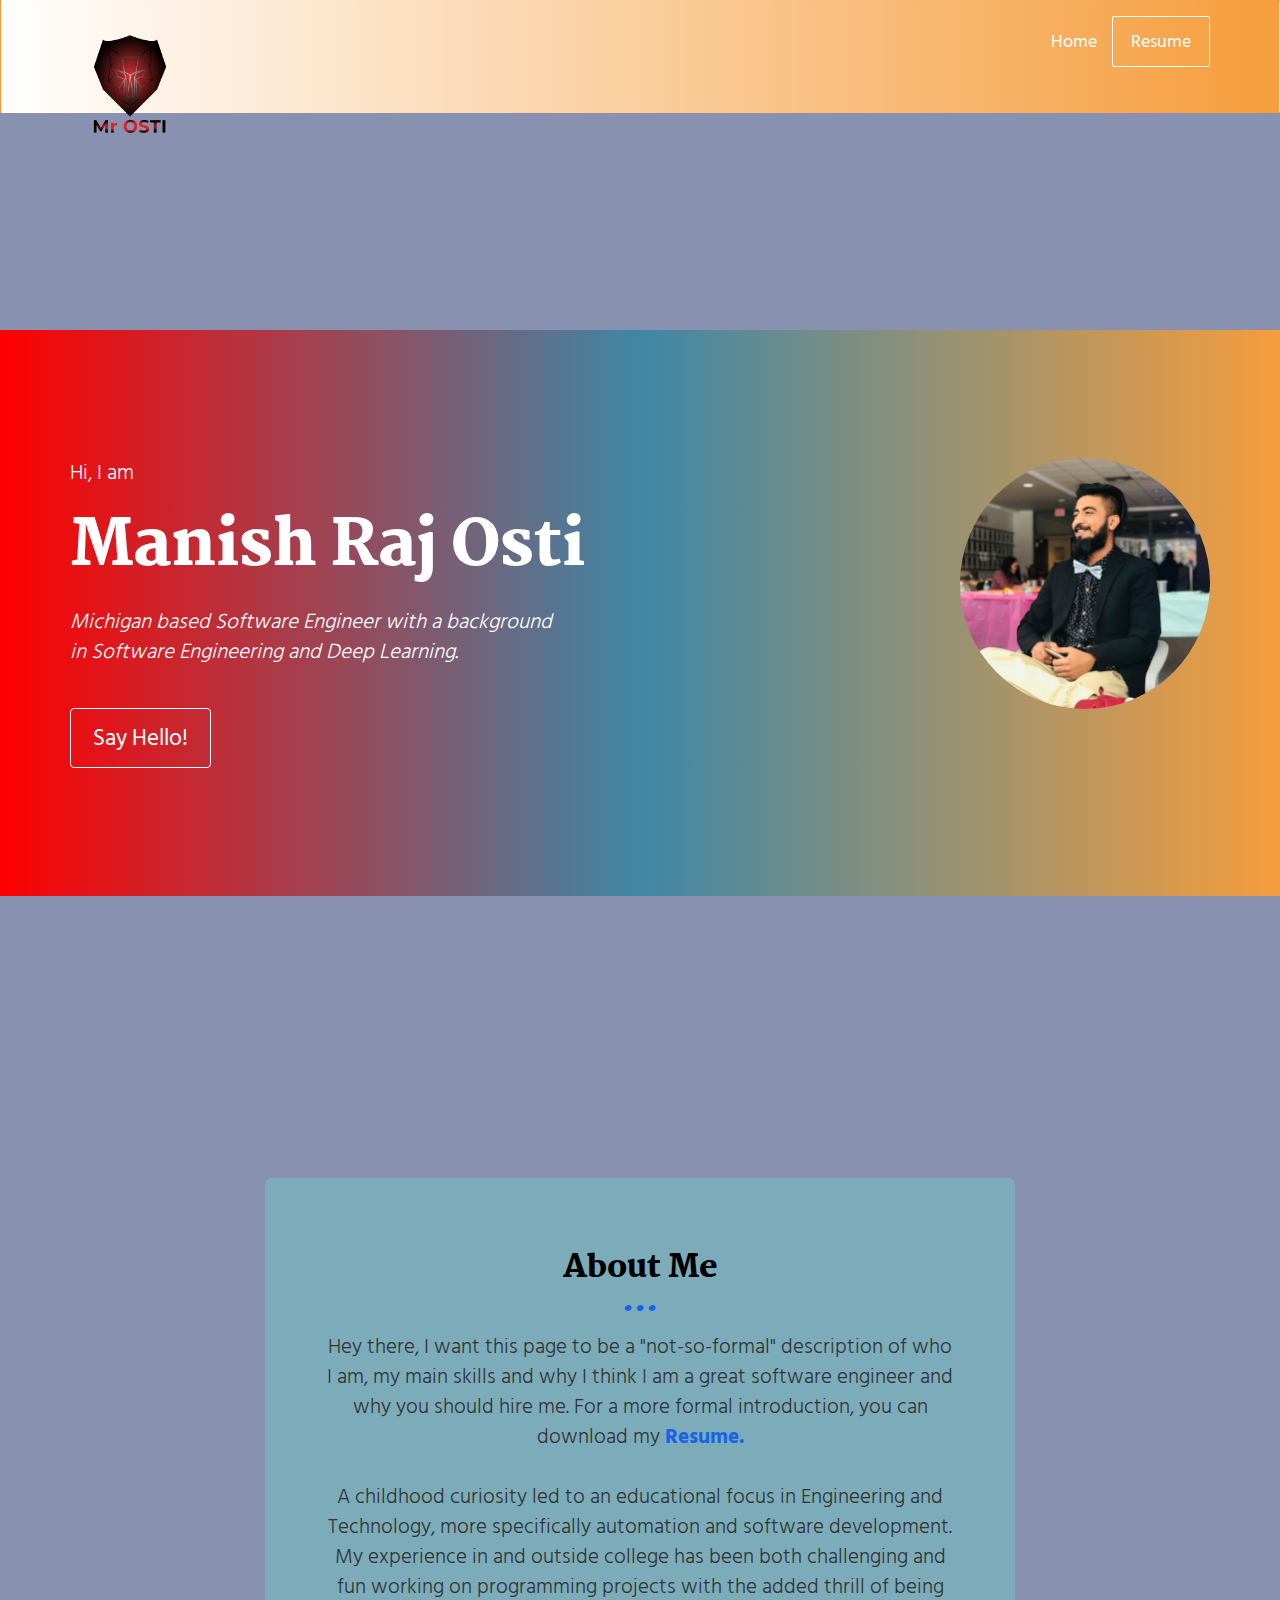
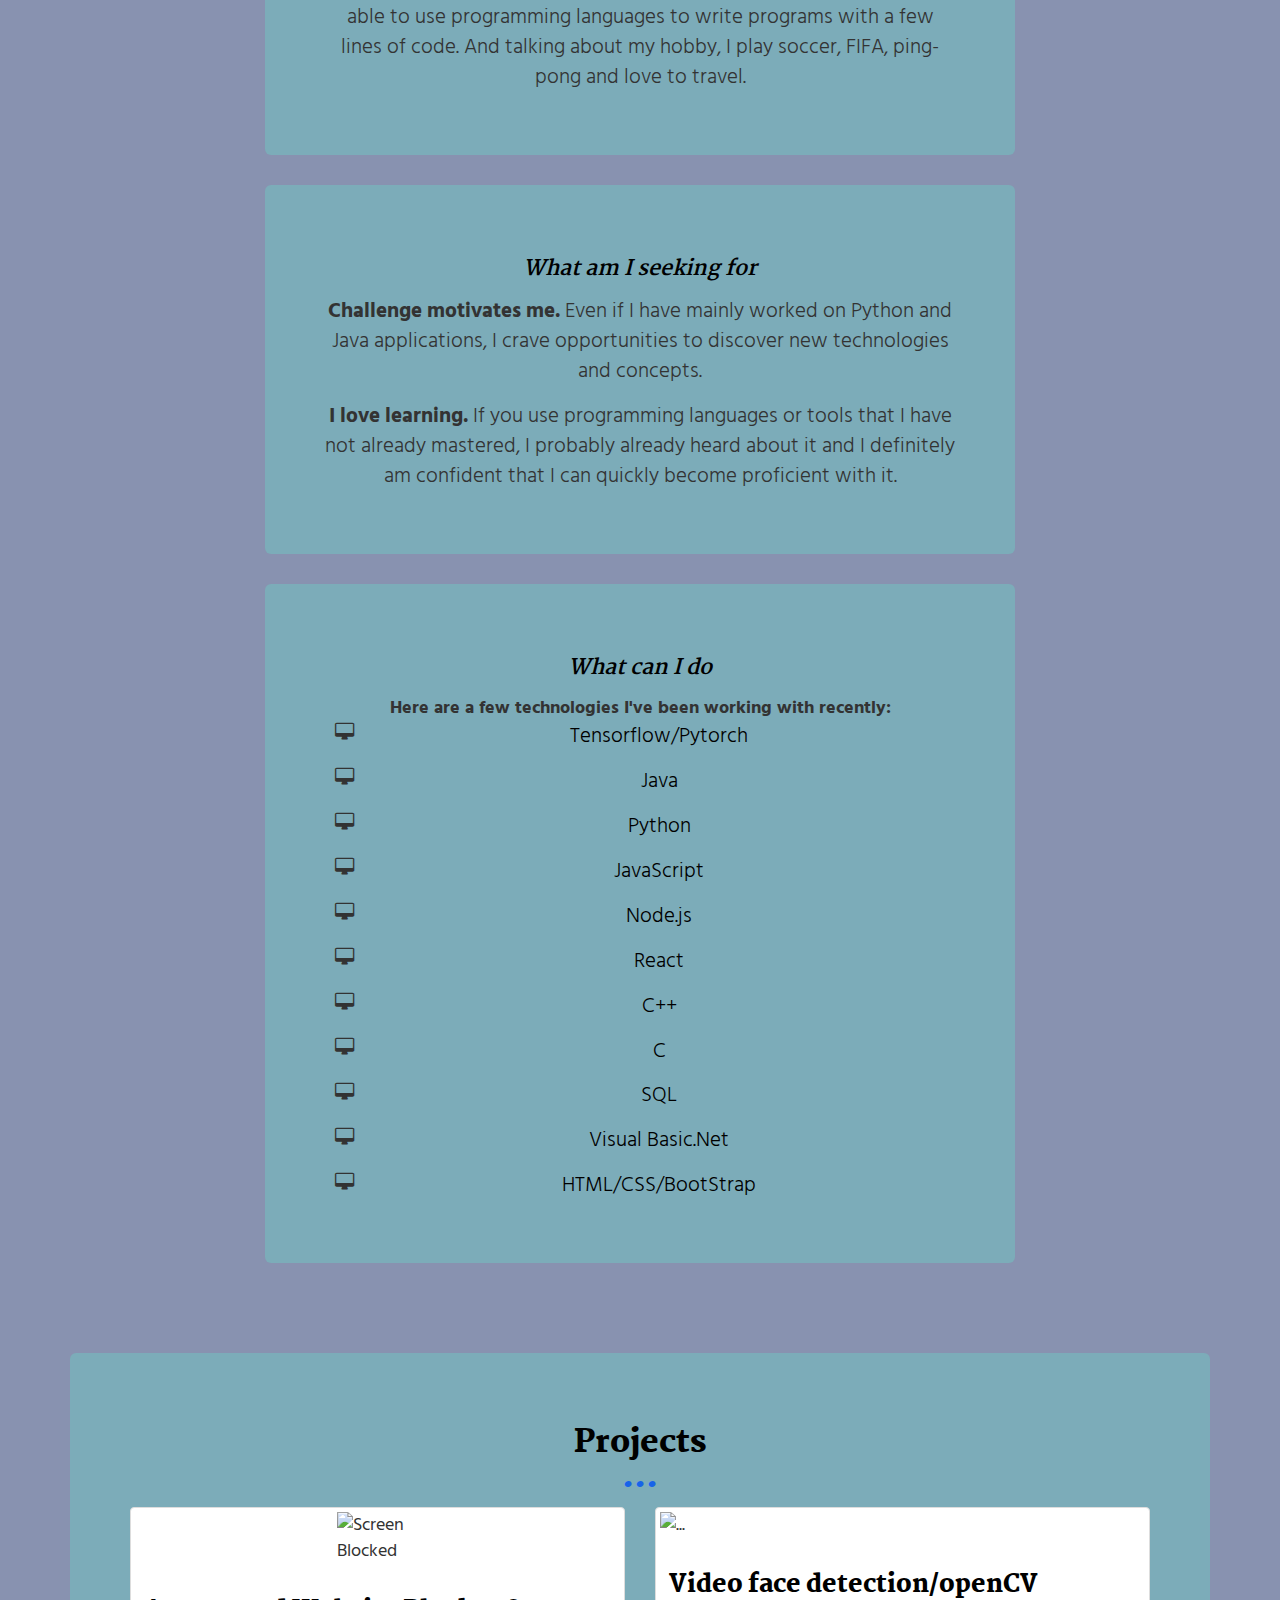
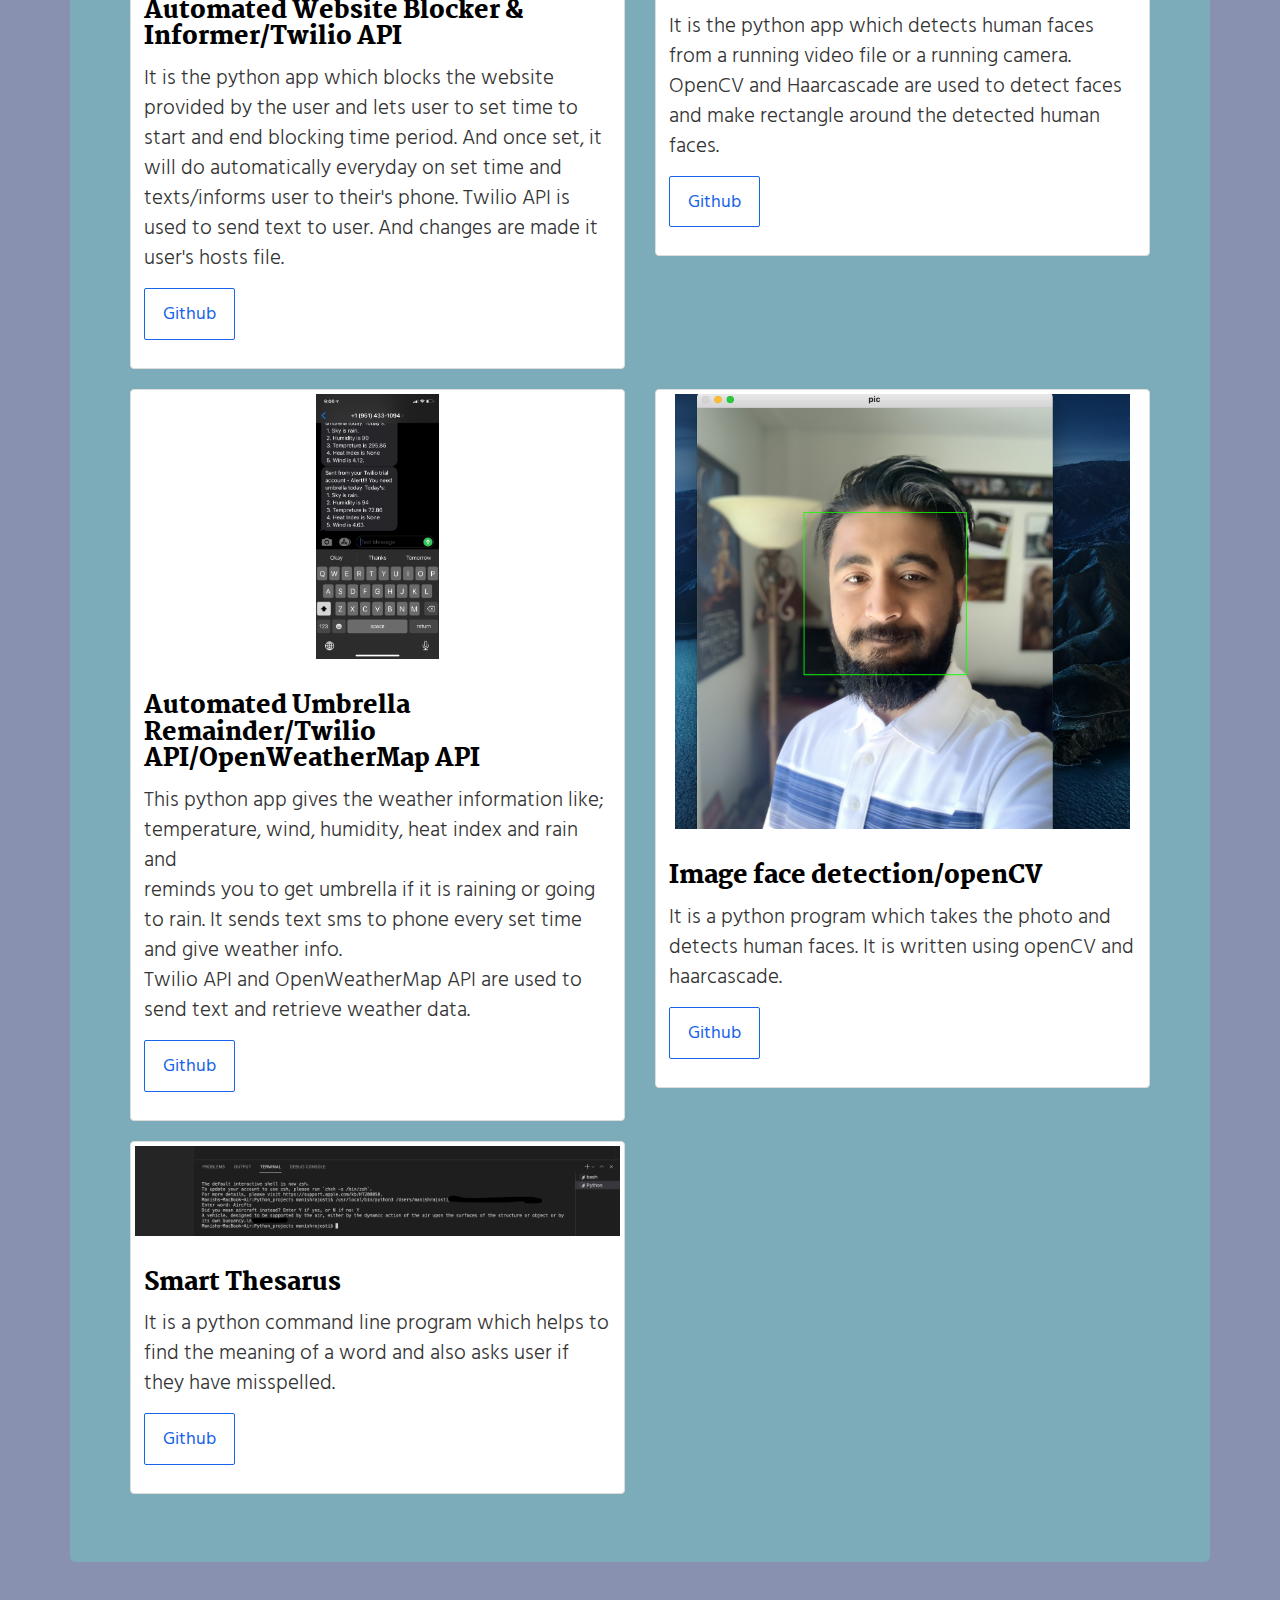
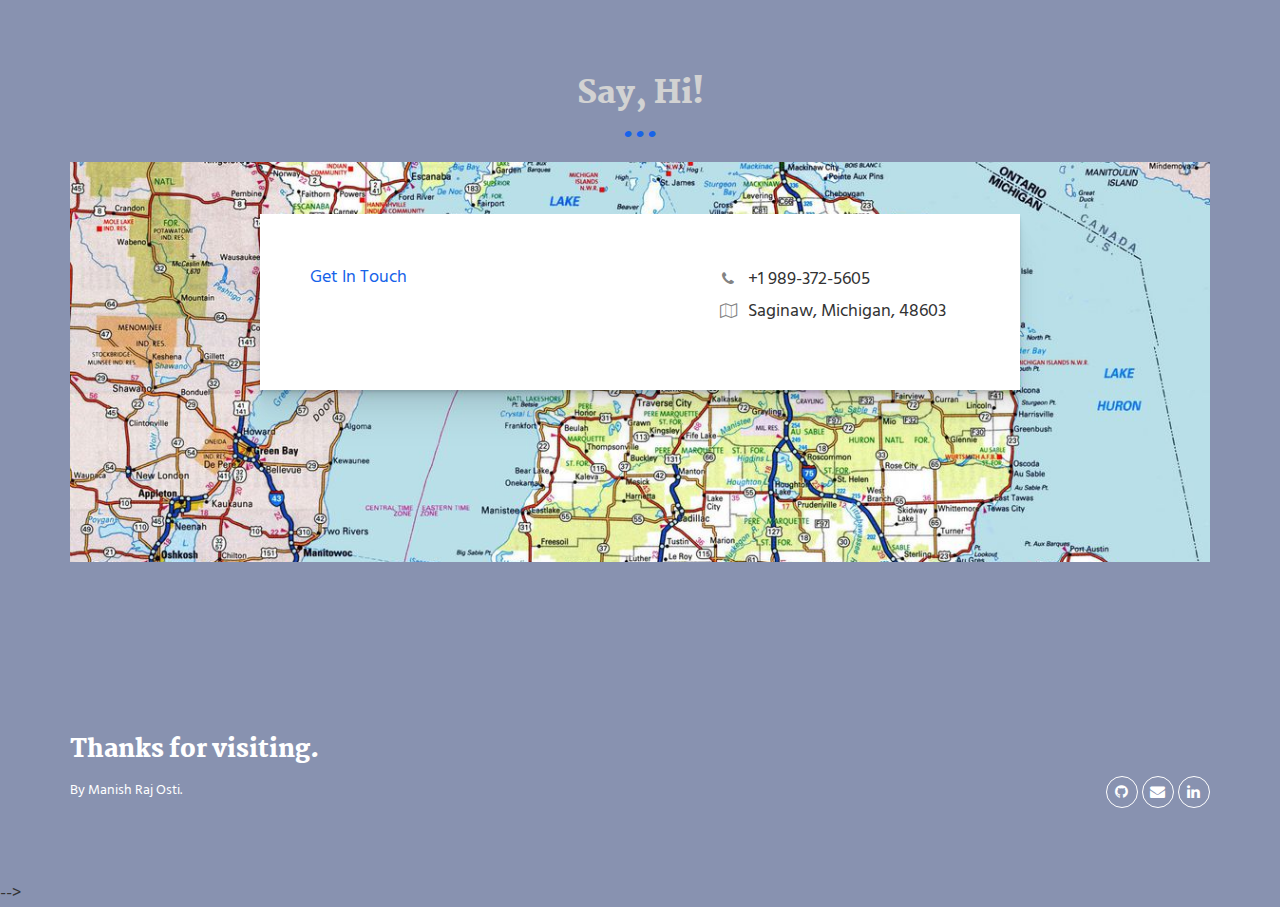
==== commit f6f5f7df: "Update index.html" ====
--- a/index.html
+++ b/index.html
@@ -56,7 +56,7 @@
           <li><a href="./index.html" title="">Home</a></li>
           <li>
             <p>
-              <a href="./mrosti new resume Jan 2022.pdf" class="btn btn-default navbar-btn" title="">Resume</a>
+              <a href="./mrosti new july 2022.pdf" class="btn btn-default navbar-btn" title="">Resume</a>
             </p>
           </li>
 
@@ -77,7 +77,7 @@
           <p>Hi, I am </p>
           <h1>Manish Raj Osti</h1>
           <p><i class="animate__animated animate__slower animate__fadeIn">Michigan based Software Engineer with a background<br>
-            in Computer Science and Electrical Engineering</i></p>
+            in Software Engineering and Deep Learning. </i></p>
           <br>
           <a href="mailto:mro@mrosti.com" class="btn btn-default btn-lg" title="">Say Hello!</a>
           </div>
@@ -96,11 +96,10 @@
                 <div class="jumbotron" style="background-color:rgba(97, 232, 206,0.3)">
                 <h2>About Me</h2>
                 <p>Hey there, I want this page to be a "not-so-formal" description of who I am, my main skills and why I think I am a great software engineer
-                  and why you should hire me. For a more formal introduction, you can download my <b><a href="./resume0.pdf">Resume.</a></b><br><br>
+                  and why you should hire me. For a more formal introduction, you can download my <b><a href="./mrosti new july 2022.pdf">Resume.</a></b><br><br>
                   A childhood curiosity led to an educational focus in Engineering and Technology, more specifically automation and software development.
                   My experience in and outside college has been both challenging and fun working on programming projects with the added thrill of being
-                  able to use programming languages to write programs with a few lines of code. And talking about my hobby, I coach U-14 and U-12 soccer team,
-                  play soccer, FIFA, ping-pong and love to travel.<br>
+                  able to use programming languages to write programs with a few lines of code. And talking about my hobby, I play soccer, FIFA, ping-pong and love to travel.<br>
             </div>
 
 
@@ -124,7 +123,7 @@
               <h3><i><p style="color:black"><b>What can I do</b></p></i></h3>
               <b>Here are a few technologies I've been working with recently:</b>
                         <ul id="skills" class="fa-ul medium-block-grid-2 small-block-grid-1">
-
+                         <li><i class="fa-li fa fa-desktop" aria-hidden="true"></i><b><p style="color:black;"> Tensorflow/Pytorch</p></b></li>
                         <li><i class="fa-li fa fa-desktop" aria-hidden="true"></i><b><p style="color:black;"> Java</p></b></li>
                         <li><i class="fa-li fa fa-desktop" aria-hidden="true"></i><b><p style="color:black;"> Python</p></b></li>
                         <li><i class="fa-li fa fa-desktop" aria-hidden="true"></i><b><p style="color:black;"> JavaScript</p></b></li>
@@ -132,7 +131,6 @@
                         <li><i class="fa-li fa fa-desktop" aria-hidden="true"></i><b><p style="color:black;"> React</p></b></li>
                         <li><i class="fa-li fa fa-desktop" aria-hidden="true"></i><b><p style="color:black;"> C++</p></b></li>
                         <li><i class="fa-li fa fa-desktop" aria-hidden="true"></i><b><p style="color:black;"> C</p></b></li>
-                        <li><i class="fa-li fa fa-desktop" aria-hidden="true"></i><b><p style="color:black;"> Machine Learning</p></b></li>
                         <li><i class="fa-li fa fa-desktop" aria-hidden="true"></i><b><p style="color:black;"> SQL</p></b></li>
                         <li><i class="fa-li fa fa-desktop" aria-hidden="true"></i><b><p style="color:black;"> Visual Basic.Net</p></b></li>
                         <li><i class="fa-li fa fa-desktop" aria-hidden="true"></i><b><p style="color:black;"> HTML/CSS/BootStrap</p></b></li>
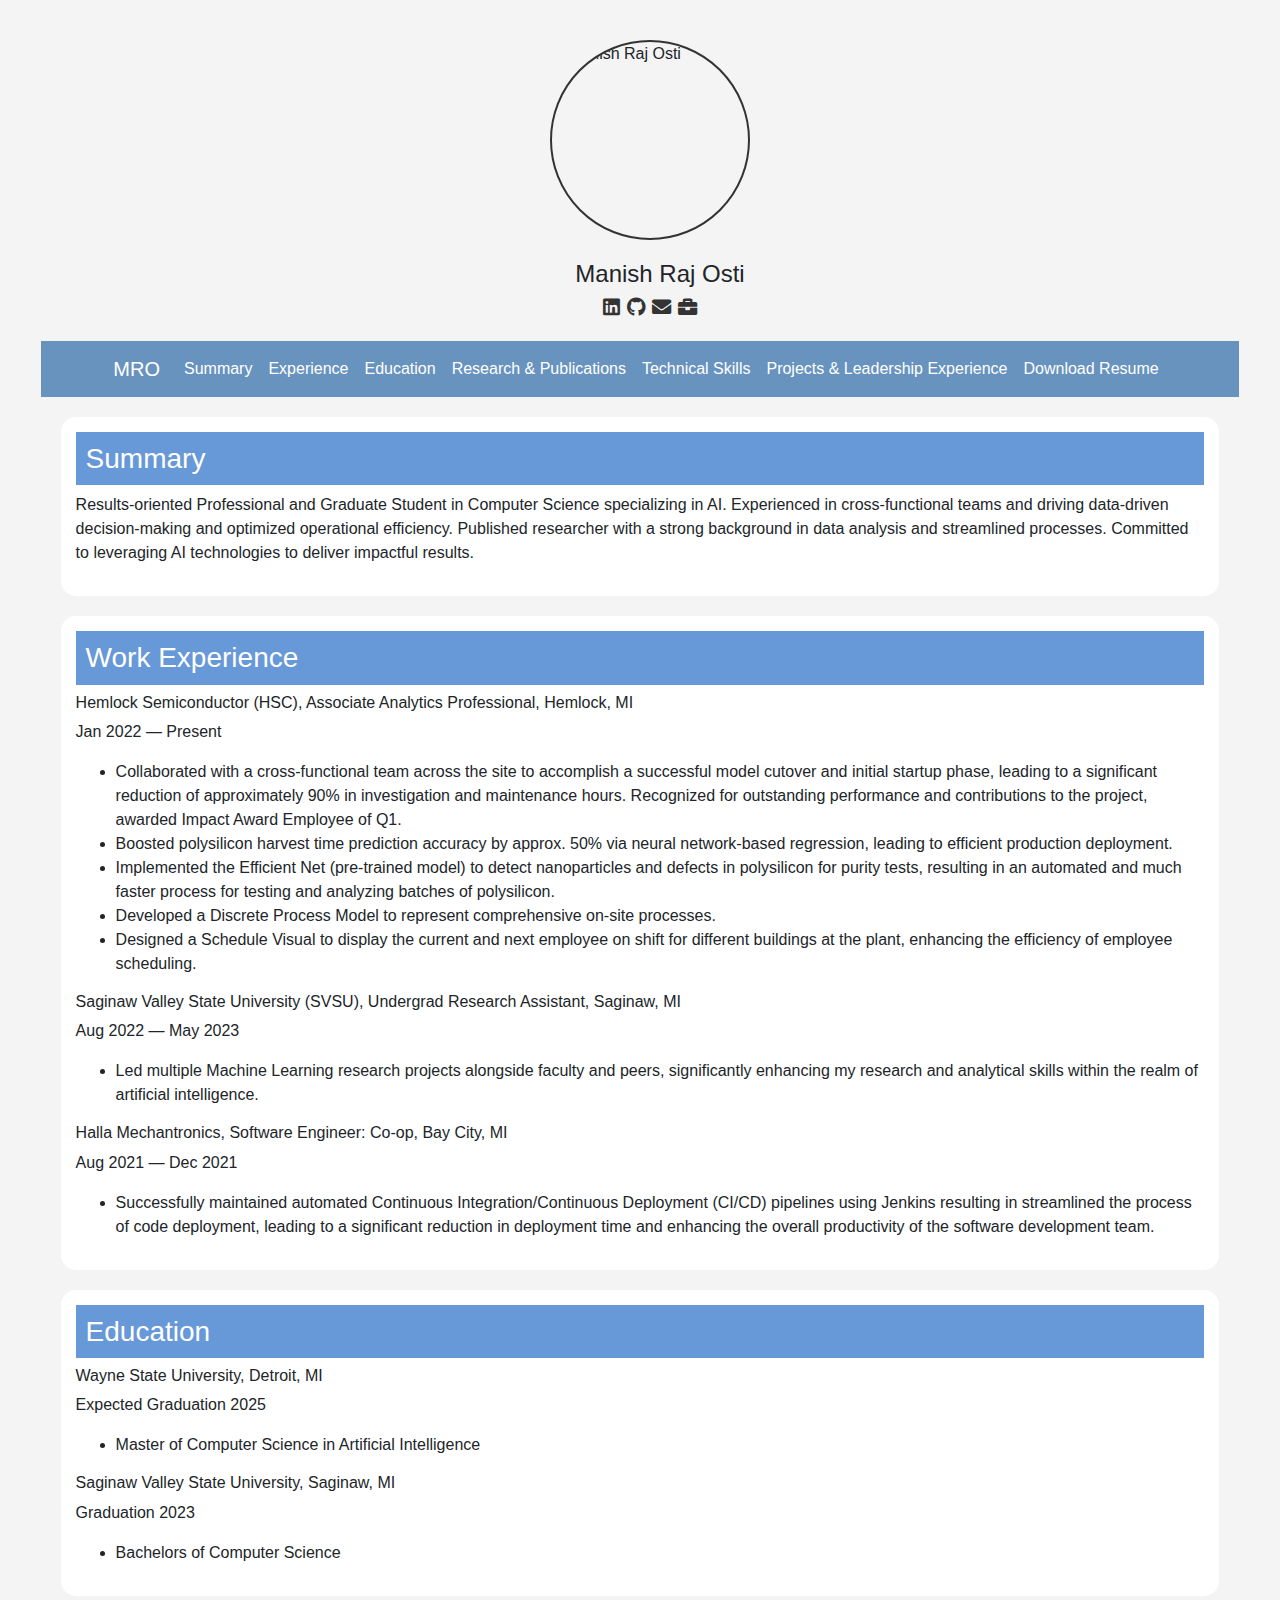
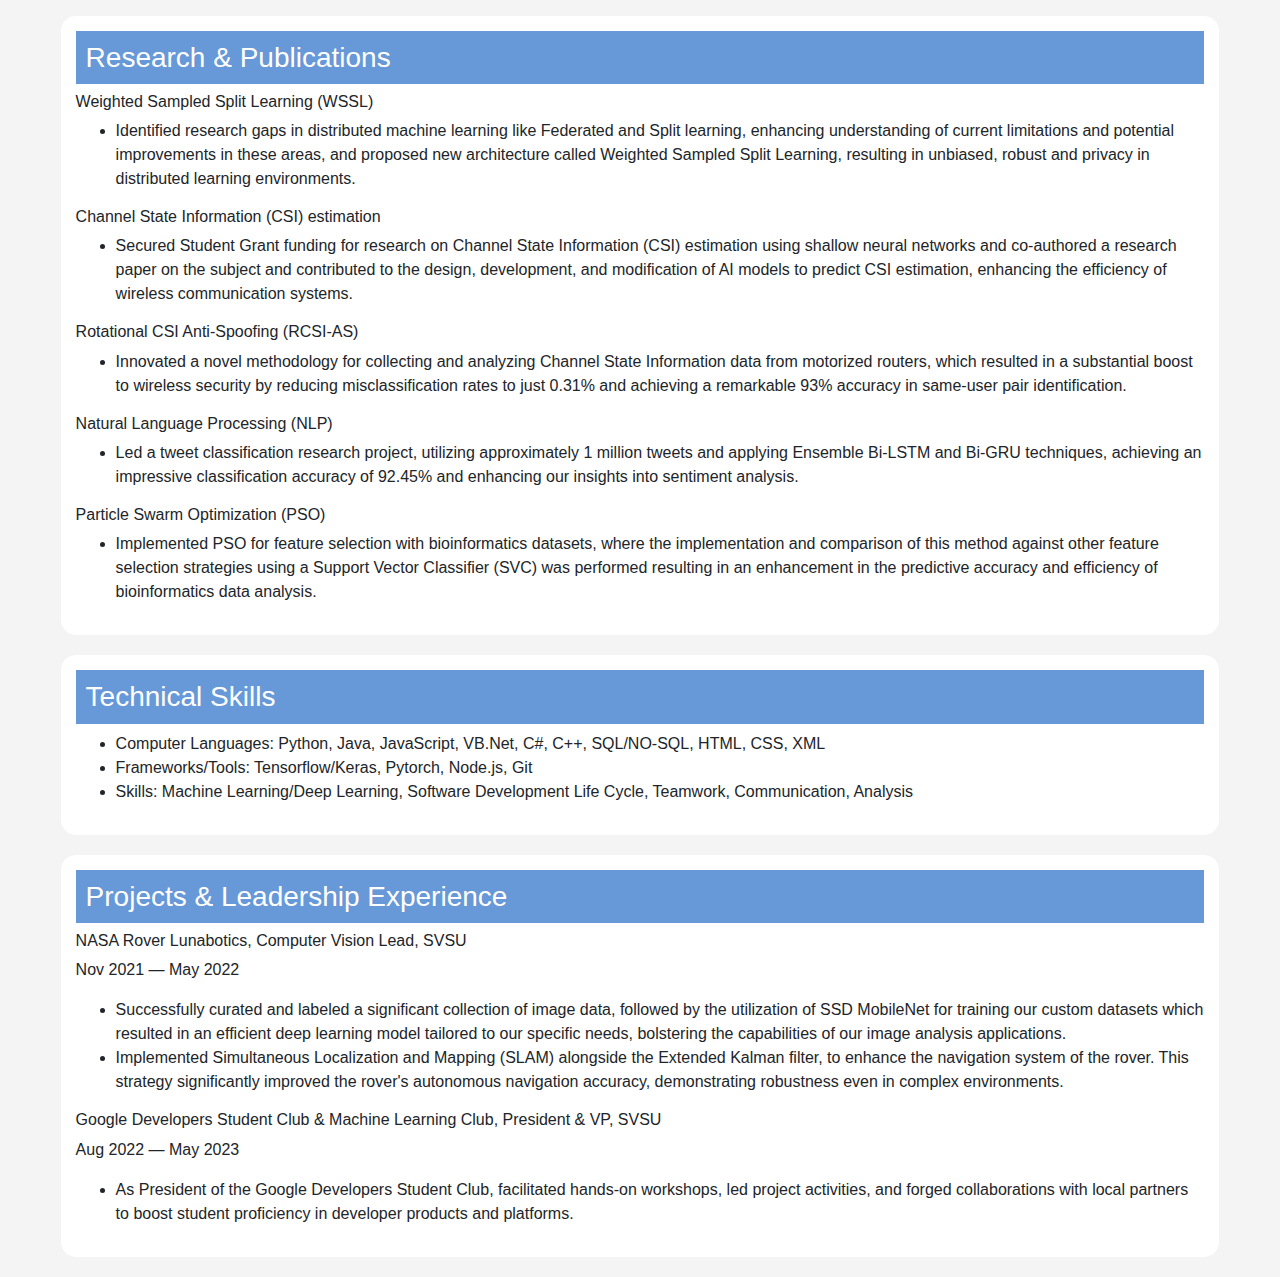
==== commit 6c2c5dbf: "Update index.html" ====
--- a/index.html
+++ b/index.html
@@ -1,329 +1,230 @@
-<!DOCTYPE html>
-<html lang="en">
-
+<!DOCTYPE html> 
+<html>
 <head>
-  <meta charset="UTF-8">
-  <meta content="IE=edge" http-equiv="X-UA-Compatible">
-  <meta content="width=device-width,initial-scale=1" name="viewport">
-  <meta content="description" name="description">
-  <meta name="google" content="notranslate" />
-  <meta content="By Manish Raj Osti" name="author">
-
- 
-  <meta name="msapplication-tap-highlight" content="no">
-  
-  
-  <link rel="apple-touch-icon" sizes="180x180" href="./assets/icon_01.png">
-  <link href="./assets/favicon.ico" rel="icon">
-  <link rel="stylesheet" href="https://maxcdn.bootstrapcdn.com/bootstrap/3.3.7/css/bootstrap.min.css" integrity="sha384-BVYiiSIFeK1dGmJRAkycuHAHRg32OmUcww7on3RYdg4Va+PmSTsz/K68vbdEjh4u" crossorigin="anonymous">
-
-  <link href="" rel="stylesheet">
-    <link
-    rel="stylesheet"
-    href="https://cdnjs.cloudflare.com/ajax/libs/animate.css/4.1.1/animate.min.css"/>
-
-
-  <title>Mr. Manish Raj Osti, Software Engineer</title>
-
-<link href="./main.550dcf66.css" rel="stylesheet">
-  <style>
-img {
-  display: block;
-  margin-left: auto;
-  margin-right: auto;
-}
-</style>
-  </head>
-
-<body> 
-<header>
-  <nav class="navbar navbar-default active" style="background: linear-gradient(0.25turn, white, #f69d3c)" >
+    <title>Manish Raj Osti</title>
+    <link href="https://maxcdn.bootstrapcdn.com/bootstrap/4.0.0/css/bootstrap.min.css" rel="stylesheet">
+    <link rel="stylesheet" href="https://cdnjs.cloudflare.com/ajax/libs/font-awesome/5.15.3/css/all.min.css">
+    <style>
+        body {
+            font-family: Arial, sans-serif;
+            margin: 0;
+            padding: 0;
+            background-color: #f4f4f4;
+        }
+        .container {
+            max-width: 96%;
+            margin: 0 auto;
+        }
+        .header {
+            display: flex;
+            justify-content: center;
+            align-items: center;
+            padding: 20px;
+        }
+        .profile-section {
+            display: flex;
+            flex-direction: column;
+            align-items: center;
+            margin-left: 20px;
+        }
+        .name {
+            font-size: 1.5em;
+            margin-left: 20px;
+        }
+        .social-links {
+            display: flex;
+            justify-content: space-around;
+            width: 100px;
+        }
+        .social-links a {
+            color: #333;
+            text-decoration: none;
+        }
+        .social-links i {
+            font-size: 1.2em;
+        }
+        .navbar {
+            background-color: #6893be;
+            align-items: center;
+        }
+        .jumbotron {
+            background-color: #fff;
+            padding: 15px;
+            border-radius: 15px;
+            margin: 20px;
+        }
+        .jumbotron h3 {
+            background-color: #6798d8;  
+            color: #ffffff;  
+            padding: 10px; 
+        }
+        .footer {
+            background-color: #333;
+            color: #fff;
+            padding: 10px;
+            text-align: center;
+        }
+        .navbar-collapse {
+            justify-content:space-evenly;
+        }
+        .navbar a {
+            color: #ffffff;
+            padding: 1.5 rem;
+        }
+        .profile-pic {
+            width: 200px;
+            height: 200px;
+            border-radius: 50%;
+            border: 2px solid #333;
+            margin: 20px auto;
+            object-fit: cover;
+            display: block;
+        }
+    </style>
+</head>
+<body>
+    <div class="header">
+        <div class="profile-section">
+            <img src="./LinkedInPic.jpg" alt="Manish Raj Osti" class="profile-pic">
+            <h1 class="name">Manish Raj Osti</h1>
+            <div class="social-links">
+                <a href="https://linkedin.com/in/mrosti"><i class="fab fa-linkedin"></i></a>
+                <a href="https://github.com/manishrajosti"><i class="fab fa-github"></i></a>
+                <a href="mailto:hr2398@wayne.edu"><i class="fas fa-envelope"></i></a>
+                <a href="https://scholar.google.com/citations?user=GQ6eODwAAAAJ&hl=en&oi=ao"><i class="fa fa-briefcase" aria-hidden="true"></i></a>
+            </div>
+        </div>
+    </div>
+
     <div class="container">
-      <div class="navbar-header">
-        <button type="button" class="navbar-toggle collapsed" data-toggle="collapse" data-target="#navbar-collapse" aria-expanded="false">
-          <span class="sr-only">Toggle navigation</span>
-          <span class="icon-bar"></span>
-          <span class="icon-bar"></span>
-          <span class="icon-bar"></span>
-        </button>
-        <a class="navbar-brand" href="./index.html" title="">
-          <img src="./assets/icon_01.png" class="navbar-logo-img" alt="" width="120" height="120">
-        </a>
-      </div>
-
-      <div class="collapse navbar-collapse" id="navbar-collapse">
-        <ul class="nav navbar-nav navbar-right">
-          <li><a href="./index.html" title="">Home</a></li>
-          <li>
-            <p>
-              <a href="./mrosti new july 2022.pdf" class="btn btn-default navbar-btn" title="">Resume</a>
-            </p>
-          </li>
-
-        </ul>
-      </div> 
+
+        <nav class="navbar navbar-expand-lg">
+            <button class="navbar-toggler" type="button" data-toggle="collapse" data-target="#navbarNav" aria-controls="navbarNav" aria-expanded="false" aria-label="Toggle navigation">
+                <span class="navbar-toggler-icon"></span>
+            </button>
+            <div class="collapse navbar-collapse" id="navbarNav">
+                <ul class="navbar-nav">
+                    <a class="navbar-brand" href="#">MRO</a>
+                    <li class="nav-item"><a class="nav-link" href="#summary">Summary</a></li>
+                    <li class="nav-item"><a class="nav-link" href="#experience">Experience</a></li>
+                    <li class="nav-item"><a class="nav-link" href="#education">Education</a></li>
+                    <li class="nav-item"><a class="nav-link" href="#research">Research & Publications</a></li>
+                    <li class="nav-item"><a class="nav-link" href="#skills">Technical Skills</a></li>
+                    <li class="nav-item"><a class="nav-link" href="#projects">Projects & Leadership Experience</a></li>
+                    <li class="nav-item"><a class="nav-link" href="./manish_osti_resume_06_23.docx" download>Download Resume</a></li>
+                </ul>
+            </div>
+        </nav>
+
+        <div class="jumbotron" id="summary">
+            <h3>Summary</h3>
+            <p>Results-oriented Professional and Graduate Student in Computer Science specializing in AI. Experienced in cross-functional teams and driving data-driven decision-making and optimized operational efficiency. Published researcher with a strong background in data analysis and streamlined processes. Committed to leveraging AI technologies to deliver impactful results.</p>
+        </div>
+
+        <div class="jumbotron" id="experience">
+            <h3>Work Experience</h3>
+            <h6>Hemlock Semiconductor (HSC), Associate Analytics Professional, Hemlock, MI</h6>
+            <p>Jan 2022 — Present</p>
+            <ul>
+                <li>Collaborated with a cross-functional team across the site to accomplish a successful model cutover and initial startup phase, leading to a significant reduction of approximately 90% in investigation and maintenance hours. Recognized for outstanding performance and contributions to the project, awarded Impact Award Employee of Q1.</li>
+                <li>Boosted polysilicon harvest time prediction accuracy by approx. 50% via neural network-based regression, leading to efficient production deployment.</li>
+                <li>Implemented the Efficient Net (pre-trained model) to detect nanoparticles and defects in polysilicon for purity tests, resulting in an automated and much faster process for testing and analyzing batches of polysilicon.</li>
+                <li>Developed a Discrete Process Model to represent comprehensive on-site processes.</li>
+                <li>Designed a Schedule Visual to display the current and next employee on shift for different buildings at the plant, enhancing the efficiency of employee scheduling.</li>
+            </ul>
+            <h6>Saginaw Valley State University (SVSU), Undergrad Research Assistant, Saginaw, MI</h6>
+            <p>Aug 2022 — May 2023</p>
+            <ul>
+                <li>Led multiple Machine Learning research projects alongside faculty and peers, significantly enhancing my research and analytical skills within the realm of artificial intelligence.</li>
+            </ul>
+            <h6>Halla Mechantronics, Software Engineer: Co-op, Bay City, MI</h6>
+            <p>Aug 2021 — Dec 2021</p>
+            <ul>
+                <li>Successfully maintained automated Continuous Integration/Continuous Deployment (CI/CD) pipelines using Jenkins resulting in streamlined the process of code deployment, leading to a significant reduction in deployment time and enhancing the overall productivity of the software development team.</li>
+            </ul>
+        </div>
+
+        <div class="jumbotron" id="education">
+            <h3>Education</h3>
+            <h6>Wayne State University, Detroit, MI</h6>
+            <p>Expected Graduation 2025</p>
+            <ul>
+                <li>Master of Computer Science in Artificial Intelligence</li>
+            </ul>
+            <h6>Saginaw Valley State University, Saginaw, MI</h6>
+            <p>Graduation 2023</p>
+            <ul>
+                <li>Bachelors of Computer Science</li>
+            </ul>
+        </div>
+
+        <div class="jumbotron" id="research">
+            <h3>Research & Publications</h3>
+            <h6>Weighted Sampled Split Learning (WSSL)</h6>
+            <ul>
+                <li>Identified research gaps in distributed machine learning like Federated and Split learning, enhancing understanding of current limitations and potential improvements in these areas, and proposed new architecture called Weighted Sampled Split Learning, resulting in unbiased, robust and privacy in distributed learning environments.</li>
+            </ul>
+            <h6>Channel State Information (CSI) estimation</h6>
+            <ul>
+                <li>Secured Student Grant funding for research on Channel State Information (CSI) estimation using shallow neural networks and co-authored a research paper on the subject and contributed to the design, development, and modification of AI models to predict CSI estimation, enhancing the efficiency of wireless communication systems.</li>
+            </ul>
+            <h6>Rotational CSI Anti-Spoofing (RCSI-AS)</h6>
+            <ul>
+                <li>Innovated a novel methodology for collecting and analyzing Channel State Information data from motorized routers, which resulted in a substantial boost to wireless security by reducing misclassification rates to just 0.31% and achieving a remarkable 93% accuracy in same-user pair identification.</li>
+            </ul>
+            <h6>Natural Language Processing (NLP)</h6>
+            <ul>
+                <li>Led a tweet classification research project, utilizing approximately 1 million tweets and applying Ensemble Bi-LSTM and Bi-GRU techniques, achieving an impressive classification accuracy of 92.45% and enhancing our insights into sentiment analysis.</li>
+            </ul>
+            <h6>Particle Swarm Optimization (PSO)</h6>
+            <ul>
+                <li>Implemented PSO for feature selection with bioinformatics datasets, where the implementation and comparison of this method against other feature selection strategies using a Support Vector Classifier (SVC) was performed resulting in an enhancement in the predictive accuracy and efficiency of bioinformatics data analysis.</li>
+            </ul>
+        </div>
+
+        <div class="jumbotron" id="skills">
+            <h3>Technical Skills</h3>
+            <ul>
+                <li>Computer Languages: Python, Java, JavaScript, VB.Net, C#, C++, SQL/NO-SQL, HTML, CSS, XML</li>
+                <li>Frameworks/Tools: Tensorflow/Keras, Pytorch, Node.js, Git</li>
+                <li>Skills: Machine Learning/Deep Learning, Software Development Life Cycle, Teamwork, Communication, Analysis</li>
+            </ul>
+        </div>
+
+        <div class="jumbotron" id="projects">
+            <h3>Projects & Leadership Experience</h3>
+            <h6>NASA Rover Lunabotics, Computer Vision Lead, SVSU</h6>
+            <p>Nov 2021 — May 2022</p>
+            <ul>
+                <li>Successfully curated and labeled a significant collection of image data, followed by the utilization of SSD MobileNet for training our custom datasets which resulted in an efficient deep learning model tailored to our specific needs, bolstering the capabilities of our image analysis applications.</li>
+                <li>Implemented Simultaneous Localization and Mapping (SLAM) alongside the Extended Kalman filter, to enhance the navigation system of the rover. This strategy significantly improved the rover's autonomous navigation accuracy, demonstrating robustness even in complex environments.</li>
+            </ul>
+            <h6>Google Developers Student Club & Machine Learning Club, President & VP, SVSU</h6>
+            <p>Aug 2022 — May 2023</p>
+            <ul>
+                <li>As President of the Google Developers Student Club, facilitated hands-on workshops, led project activities, and forged collaborations with local partners to boost student proficiency in developer products and platforms.</li>
+            </ul>
+        </div>
+
     </div>
-  </nav>
-</header>
- 
- 
-  
-  <div class="hero-full-container white-text-container">
-   <div class = "jumbotron jumbotron-fluid" style="background: linear-gradient(0.25turn, red, #3f87a6, #f69d3c);padding-top: 10%;padding-bottom: 10%;">
-    <div class="container">
-      <div class="row">
-        <div class="col-xs-12">
-          <img src="./assets/images/me_pic.JPG" alt="my pic" style="float:right;width:250px;border-radius: 50%">
-          <p>Hi, I am </p>
-          <h1>Manish Raj Osti</h1>
-          <p><i class="animate__animated animate__slower animate__fadeIn">Michigan based Software Engineer with a background<br>
-            in Software Engineering and Deep Learning. </i></p>
-          <br>
-          <a href="mailto:mro@mrosti.com" class="btn btn-default btn-lg" title="">Say Hello!</a>
-          </div>
-        </div>
-      </div>
-    </div>
-  </div>
-  
-
- 
-  <div class="section-container">
-    <div class="container">
-        <div class="row">
-          <div class="col-xs-12 col-md-8 col-md-offset-2">
-              <div class="text-center">
-                <div class="jumbotron" style="background-color:rgba(97, 232, 206,0.3)">
-                <h2>About Me</h2>
-                <p>Hey there, I want this page to be a "not-so-formal" description of who I am, my main skills and why I think I am a great software engineer
-                  and why you should hire me. For a more formal introduction, you can download my <b><a href="./mrosti new july 2022.pdf">Resume.</a></b><br><br>
-                  A childhood curiosity led to an educational focus in Engineering and Technology, more specifically automation and software development.
-                  My experience in and outside college has been both challenging and fun working on programming projects with the added thrill of being
-                  able to use programming languages to write programs with a few lines of code. And talking about my hobby, I play soccer, FIFA, ping-pong and love to travel.<br>
-            </div>
-
-
-            <div class="jumbotron" style="background-color:rgba(97, 232, 206,0.3)">
-              <h3><i><p style="color:black"><b>What am I seeking for</b></p></i></h3>
-              <p>
-            <b>Challenge motivates me.</b> Even if I have mainly worked on Python and
-            Java applications, I crave opportunities to discover new
-            technologies and concepts.
-             </p>
-              <p>
-            <b>I love learning.</b> If you use programming languages or tools that I
-            have not already mastered, I probably already heard about it and I definitely
-            am confident that I can quickly become proficient with it.
-              </p>
-
-            </div>
-
-            <div class="jumbotron" style="background-color:rgba(97, 232, 206,0.3)">
-              <p>
-              <h3><i><p style="color:black"><b>What can I do</b></p></i></h3>
-              <b>Here are a few technologies I've been working with recently:</b>
-                        <ul id="skills" class="fa-ul medium-block-grid-2 small-block-grid-1">
-                         <li><i class="fa-li fa fa-desktop" aria-hidden="true"></i><b><p style="color:black;"> Tensorflow/Pytorch</p></b></li>
-                        <li><i class="fa-li fa fa-desktop" aria-hidden="true"></i><b><p style="color:black;"> Java</p></b></li>
-                        <li><i class="fa-li fa fa-desktop" aria-hidden="true"></i><b><p style="color:black;"> Python</p></b></li>
-                        <li><i class="fa-li fa fa-desktop" aria-hidden="true"></i><b><p style="color:black;"> JavaScript</p></b></li>
-                        <li><i class="fa-li fa fa-desktop" aria-hidden="true"></i><b><p style="color:black;"> Node.js</p></b></li>
-                        <li><i class="fa-li fa fa-desktop" aria-hidden="true"></i><b><p style="color:black;"> React</p></b></li>
-                        <li><i class="fa-li fa fa-desktop" aria-hidden="true"></i><b><p style="color:black;"> C++</p></b></li>
-                        <li><i class="fa-li fa fa-desktop" aria-hidden="true"></i><b><p style="color:black;"> C</p></b></li>
-                        <li><i class="fa-li fa fa-desktop" aria-hidden="true"></i><b><p style="color:black;"> SQL</p></b></li>
-                        <li><i class="fa-li fa fa-desktop" aria-hidden="true"></i><b><p style="color:black;"> Visual Basic.Net</p></b></li>
-                        <li><i class="fa-li fa fa-desktop" aria-hidden="true"></i><b><p style="color:black;"> HTML/CSS/BootStrap</p></b></li>
-                      </ul>
-                </p>
-               </p>
-            </div>
-
-            </div>
-         </div>
-        </div>
-
-    </div>
-  </div>
-
-
-
-<div class="container">
-  <div class="jumbotron" style="background-color:rgba(97, 232, 206,0.3)">
-    <h2 class="text-center">Projects</h2>
-    <div class="row" >
-      <div class="col-lg-6 col-xs-12">
-        <div class="thumbnail">
-          <img src="./assets/images/scrn_block.jpeg" alt="Screen Blocked" width="16.5%">
-          <div class="caption">
-            <h3>Automated Website Blocker & Informer/Twilio API</h3>
-            <p>It is the python app which blocks the website provided by the user and lets user to set time to start and end blocking time period.
-                   And once set, it will do automatically everyday on set time and texts/informs user to their's phone. Twilio API is used to send text to user. And changes are made it user's hosts file.</p>
-            <p><a href="https://github.com/manishrajosti/automated-website-blocker-and-informer" class="btn btn-primary" role="button">Github</a></p>
-          </div>
-
-
-        </div>
-
-
-      </div>
-
-      <div class="col-lg-6 col-xs-12">
-        <div class="thumbnail">
-          <img src="./assets/images/detection1.gif" alt="..." width="110%">
-          <div class="caption">
-            <h3>Video face detection/openCV</h3>
-            <p>It is the python app which detects human faces from a running video file or a running camera. OpenCV and Haarcascade are used to detect faces and make rectangle around the detected human faces.</p>
-            <p><a href="https://github.com/manishrajosti/video-face-recognition" class="btn btn-primary" role="button">Github</a></p>
-          </div>
-        </div>
-
-      </div>
-
-    </div>
-
-    <div class="row">
-      <div class="col-lg-6 col-xs-12">
-        <div class="thumbnail">
-          <img src="./assets/images/weather_screen.jpeg" alt="..." width="25.3%">
-          <div class="caption">
-            <h3>Automated Umbrella Remainder/Twilio API/OpenWeatherMap API</h3>
-            <p>This python app gives the weather information like; temperature, wind, humidity, heat index and rain and <br>
-                              reminds you to get umbrella if it is raining or going to rain. It sends text sms to phone every set time and give weather info.<br>
-                        Twilio API and OpenWeatherMap API are used to send text and retrieve weather data.</p>
-            <p><a href="https://github.com/manishrajosti/automated-weather-service" class="btn btn-primary" role="button">Github</a></p>
-          </div>
-        </div>
-
-      </div>
-
-      <div class="col-lg-6 col-xs-12">
-        <div class="thumbnail">
-          <img src="./assets/images/detect2.png" alt="..." width="94%">
-          <div class="caption">
-            <h3>Image face detection/openCV</h3>
-            <p>It is a python program which takes the photo and detects human faces. It is written using openCV and haarcascade.</p>
-            <p><a href="https://github.com/manishrajosti/image-face-detection" class="btn btn-primary" role="button">Github</a></p>
-          </div>
-        </div>
-
-      </div>
-
-
-    </div>
-
-    <div class="row">
-
-      <div class="col-lg-6 col-xs-12">
-        <div class="thumbnail">
-          <img src="./assets/images/img-06.png" alt="...">
-          <div class="caption">
-            <h3>Smart Thesarus</h3>
-            <p>It is a python command line program which helps to find the meaning of a word and also asks user if they have misspelled.</p>
-            <p><a href="https://github.com/manishrajosti/smart-thesarus" class="btn btn-primary" role="button">Github</a></p>
-          </div>
-        </div>
-
-      </div>
-
-    </div>
-
-
-  </div>
-</div>
-
-
- 
- 
-  <div class="section-container contact-container">
-    <div class="container">
-      <div class="row">
-        <div class="col-xs-12 col-md-12">
-          <div class="section-container-spacer">
-            <h2 id ="SecondH" class="text-center">Say, Hi!</h2>
-            <p class="text-center">I will be really excited to get in touch with anyone whose love tech.</p>
-          </div>
-          <div class="card-container">
-            <div class="card card-shadow col-xs-10 col-xs-offset-1 col-md-8 col-md-offset-2 reveal">
-              <form action="" class="reveal-content">
-                <div class="row">
-                  <div class="col-md-7">
-                  <a href="mailto:mro@mrosti.com">Get In Touch</a>
-                  </div>
-                  <div class="col-md-5">
-                    <ul class="list-unstyled address-container">
-                      <li>
-                        <span class="fa-icon">
-                          <i class="fa fa-phone" aria-hidden="true"></i>
-                        </span>
-                        +1 989-372-5605
-                      </li>
-                      <li>
-                        <span class="fa-icon">
-                          <i class="fa fa fa-map-o" aria-hidden="true"></i>
-                        </span>
-                        Saginaw, Michigan, 48603
-                      </li>
-                    </ul>
-                  </div>
-                </div>
-              </form>
-            </div>
-            <div class="card-image col-xs-12" style="background-image: url('/assets/images/img-01.jpeg')">
-            </div>
-          </div>
-        </div>  
-      </div>
-    </div>
-  </div>
-
-<script>
-  document.addEventListener("DOMContentLoaded", function (event) {
-    navbarFixedTopAnimation();
-  });
-</script>
-
-<footer class="footer-container white-text-container">
-  <div class="container">
-    <div class="row">
-
-     
-      <div class="col-xs-12">
-        <h3>Thanks for visiting.</h3>
-
-        <div class="row">
-          <div class="col-xs-12 col-sm-7">
-            <p><small>By Manish Raj Osti.</small>
-            </p>
-          </div>
-          <div class="col-xs-12 col-sm-5">
-            <p class="text-right">
-              <a href="https://github.com/manishrajosti" class="social-round-icon white-round-icon fa-icon" title="">
-                <i class="fa fa-github" aria-hidden="true"></i>
-              </a>
-              <a href="mailto:mro@mrosti.com" class="social-round-icon white-round-icon fa-icon" title="">
-                <i class="fa fa-envelope" aria-hidden="true"></i>
-              </a>
-              <a href="https://www.linkedin.com/in/manish-raj-osti-401602211/" class="social-round-icon white-round-icon fa-icon" title="">
-                <i class="fa fa-linkedin" aria-hidden="true"></i>
-              </a>
-            </p>
-          </div>
-        </div>
-        
-        
-      </div>
-    </div>
-  </div>
-</footer>
-
-<script>
-  document.addEventListener("DOMContentLoaded", function (event) {
-    navActivePage();
-    scrollRevelation('.reveal');
-  });
-</script>
-
---> <script type="text/javascript" src="./main.0cf8b554.js"></script></body>
-
+
+    <script src="https://code.jquery.com/jquery-3.2.1.min.js"></script>
+    <script src="https://maxcdn.bootstrapcdn.com/bootstrap/4.0.0/js/bootstrap.min.js"></script>
+    <script>
+        $(document).ready(function(){
+            $("a").on('click', function(event) {
+                if (this.hash !== "") {
+                    event.preventDefault();
+                    var hash = this.hash;
+                    var targetOffsetTop = document.querySelector(hash).offsetTop;
+                    $('html, body').animate({
+                        scrollTop: targetOffsetTop
+                    }, 800, function(){
+                        window.location.hash = hash;
+                    });
+                }
+            });
+        });
+    </script>
+</body>
 </html>
